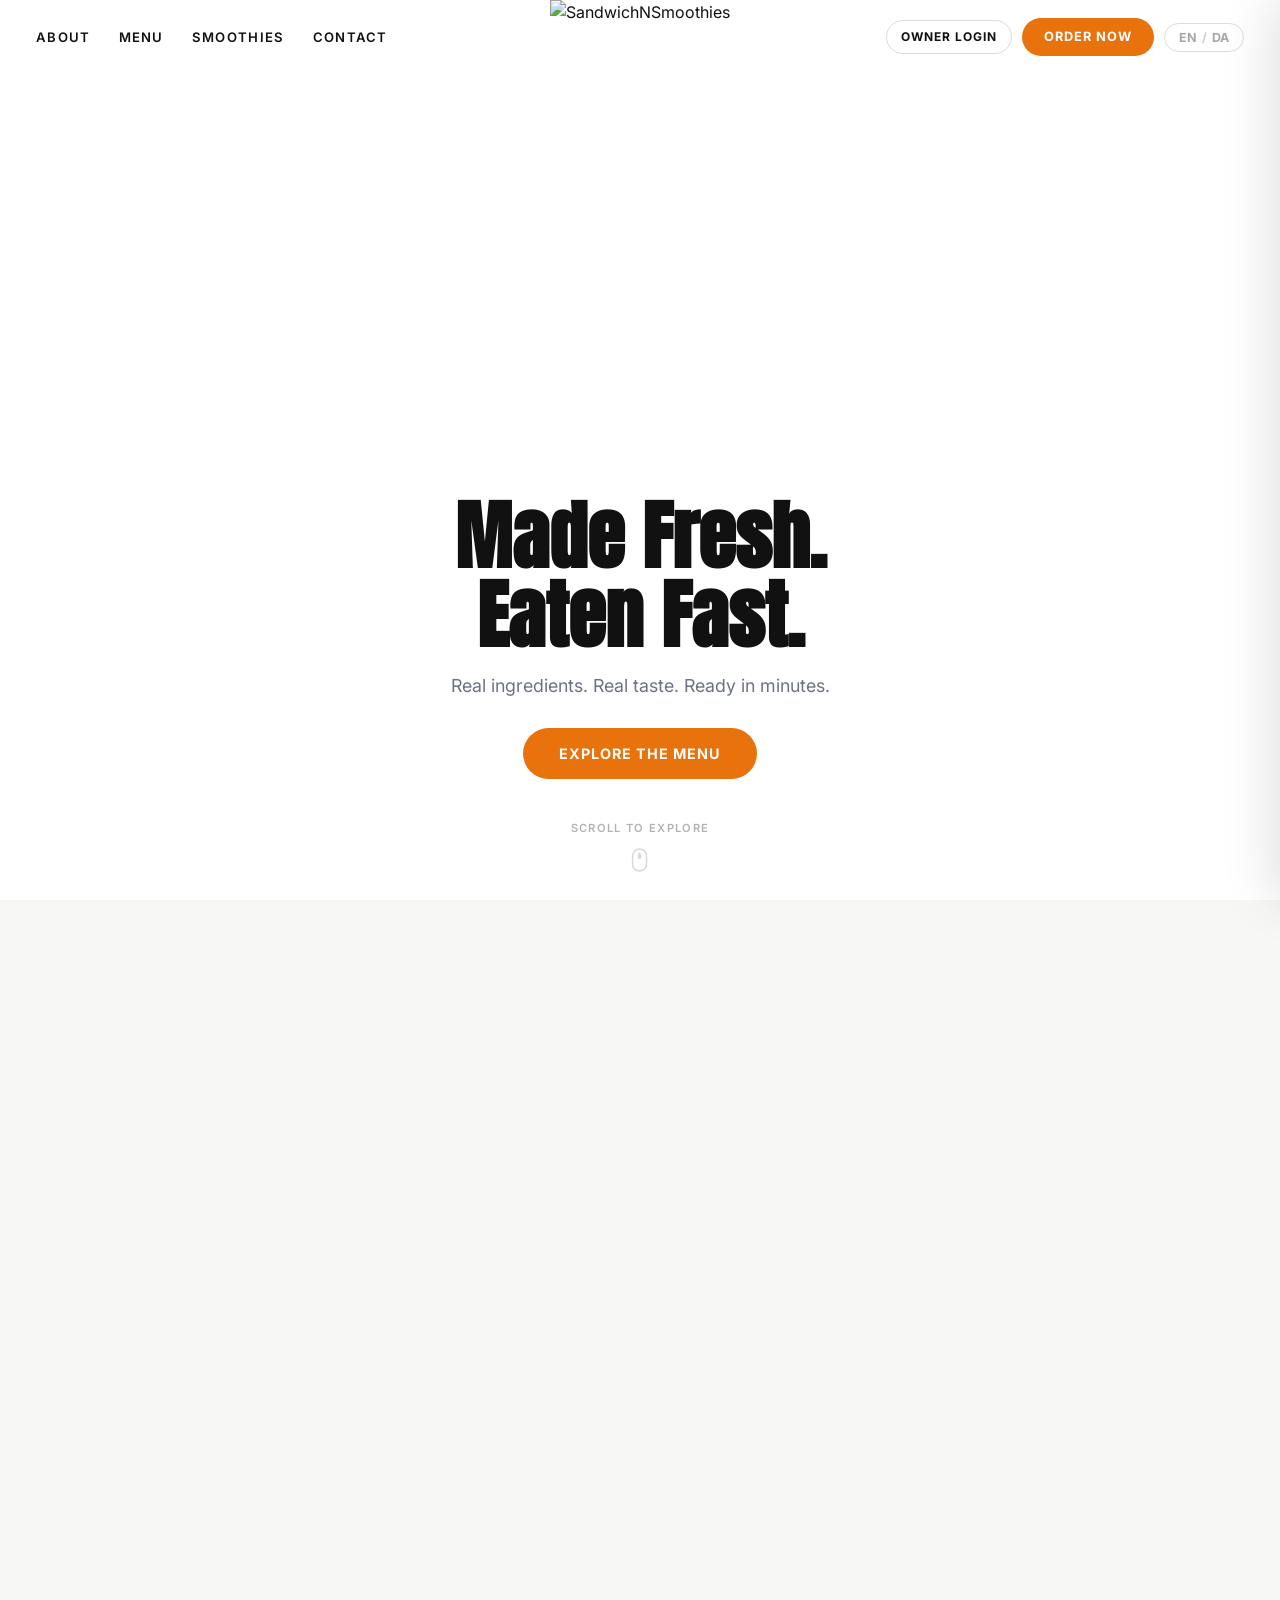
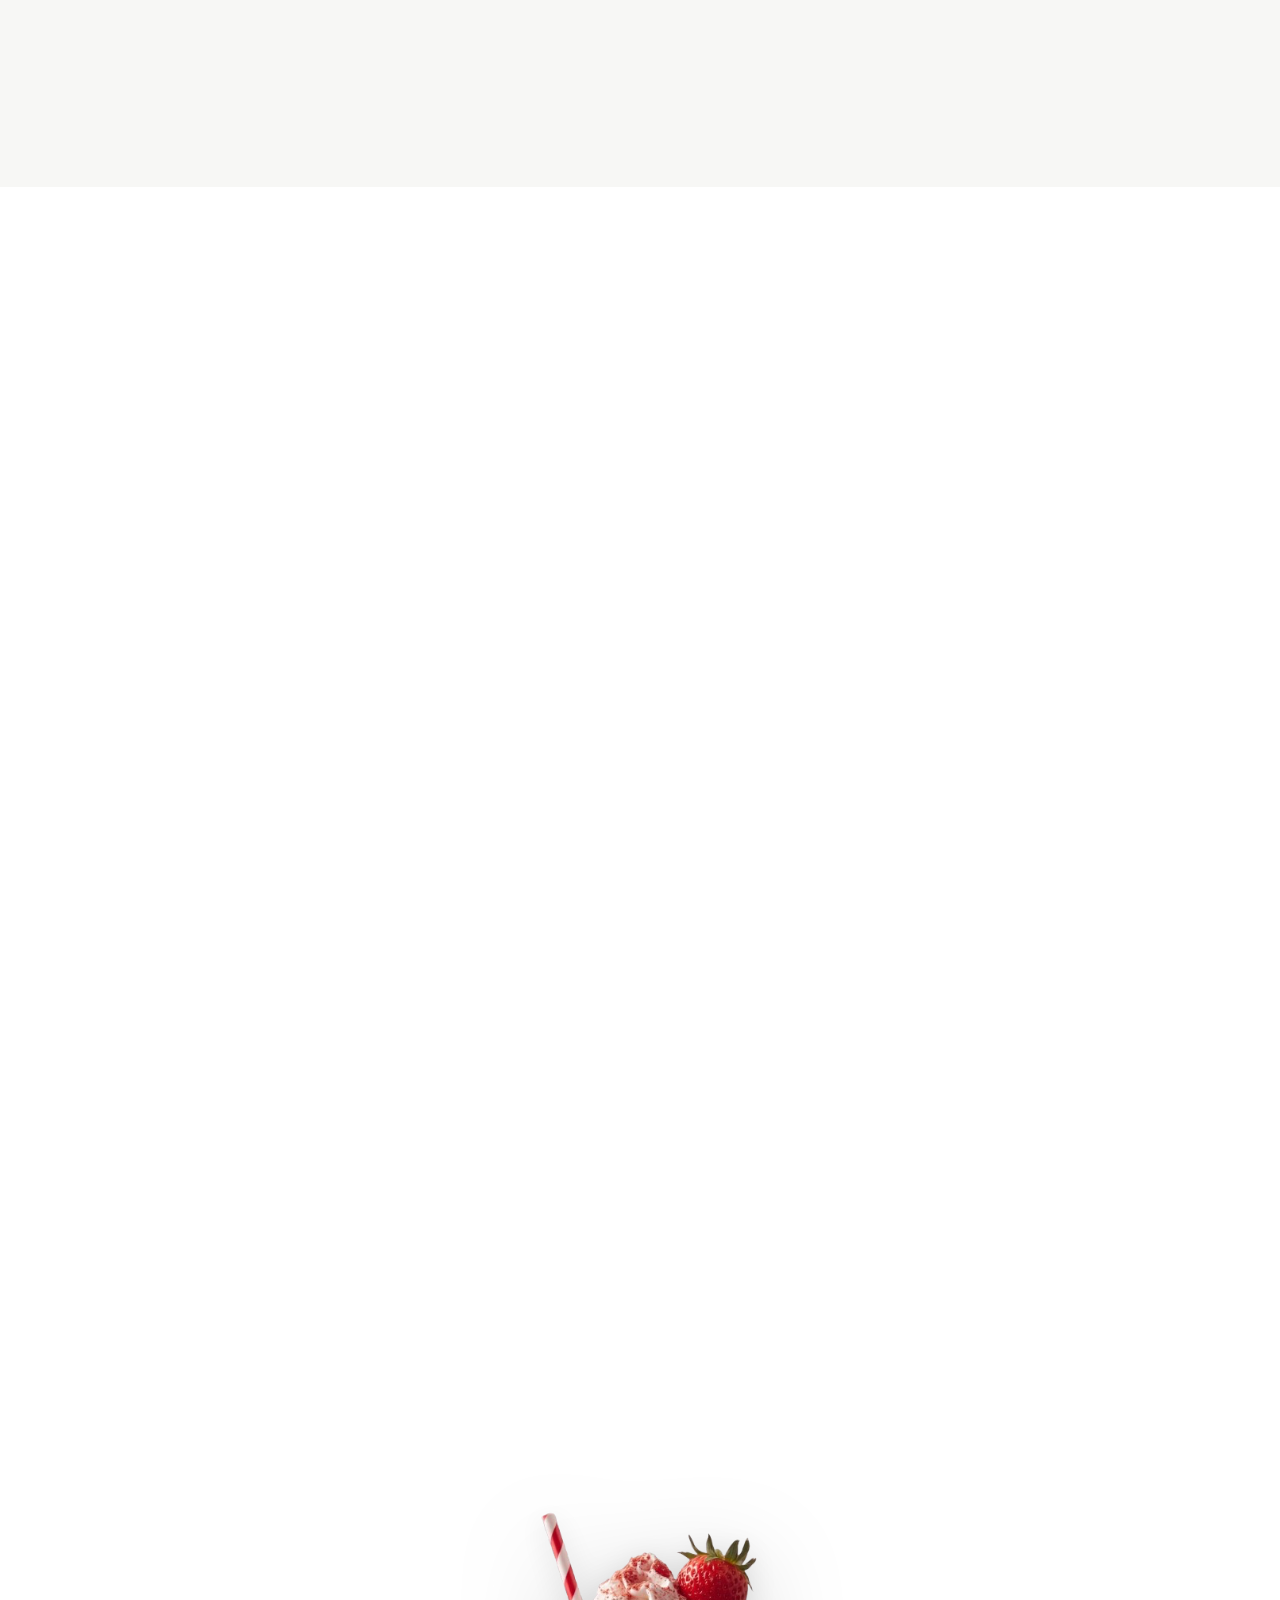
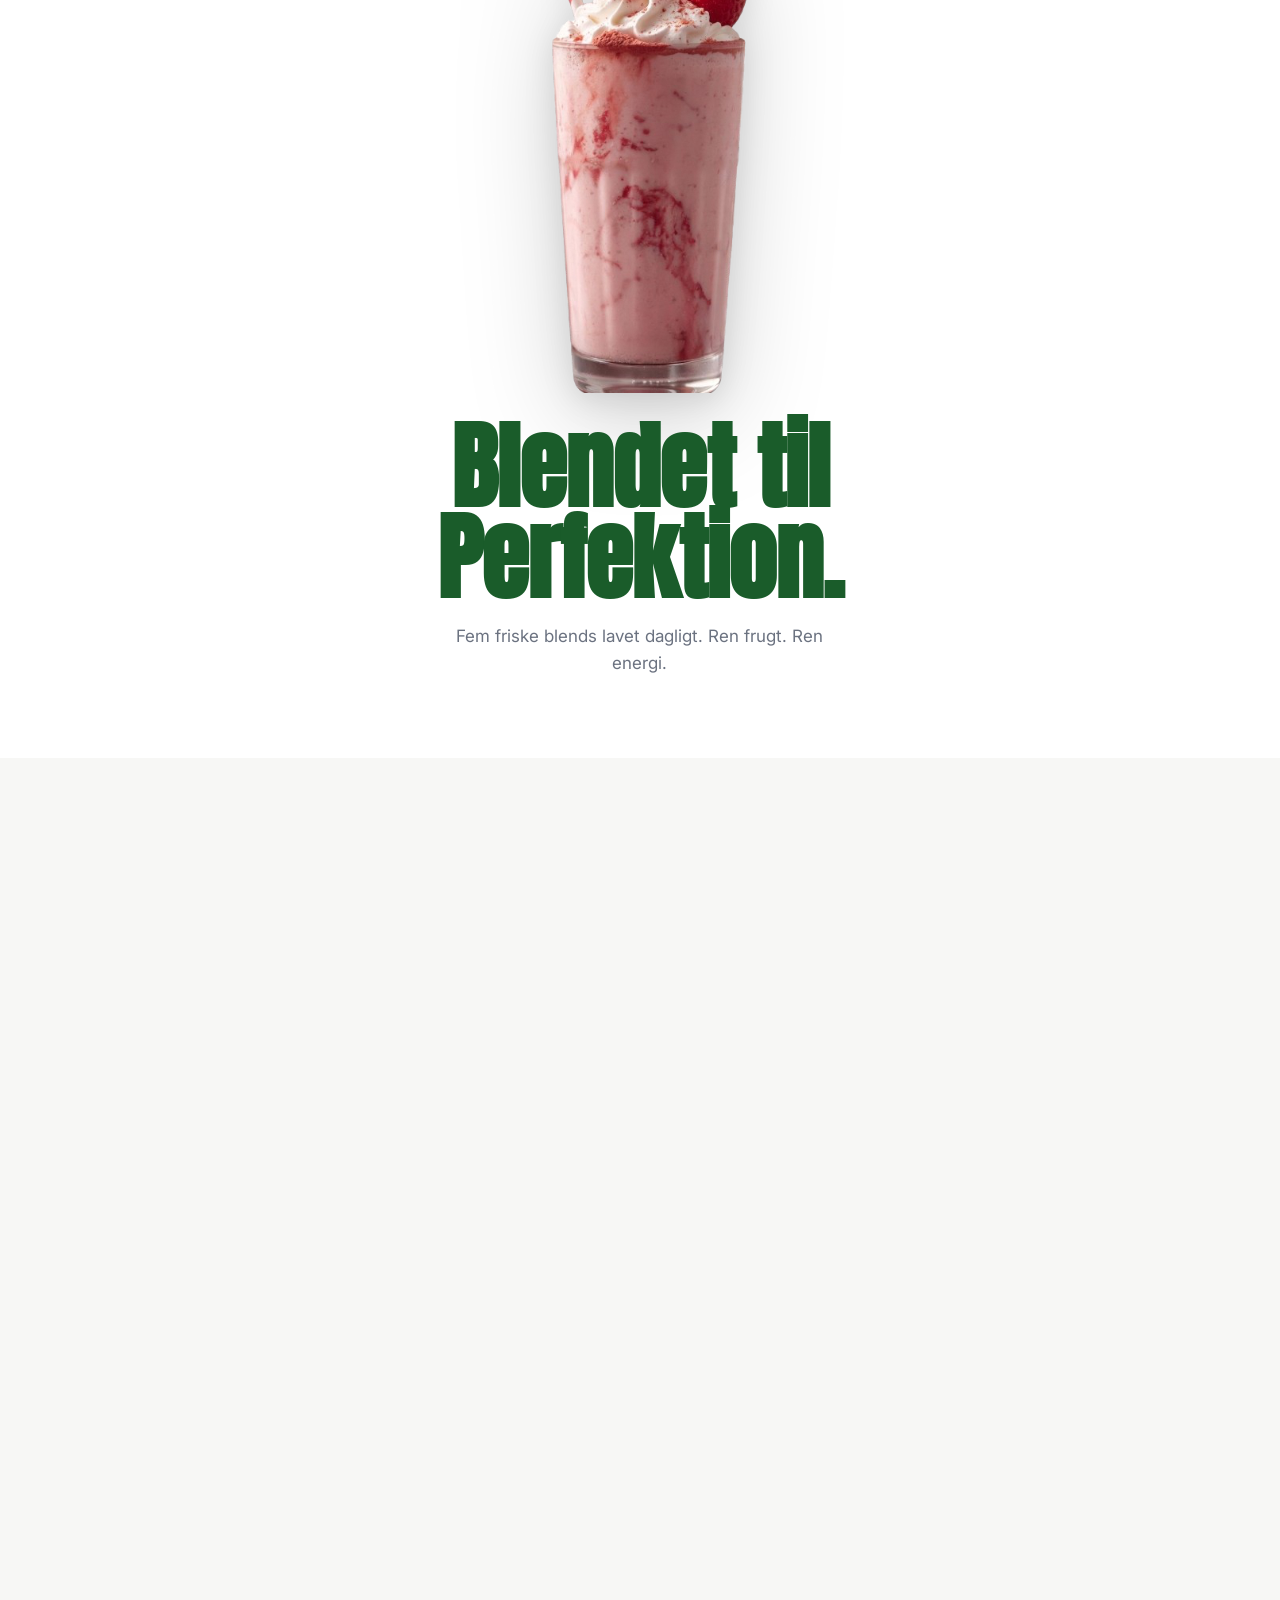
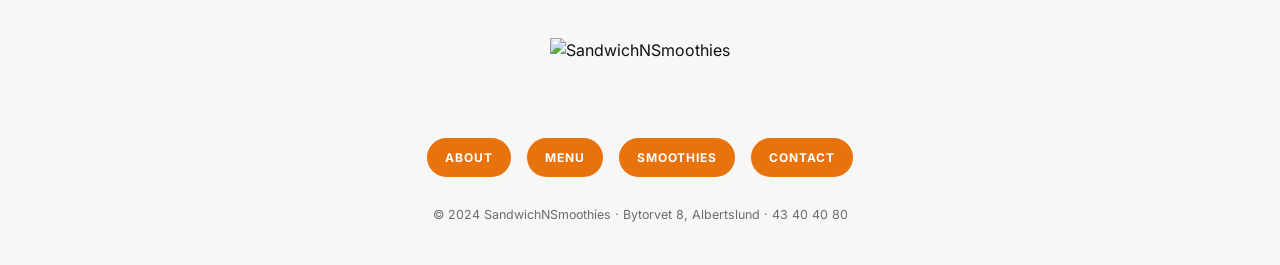
==== index.html @ ecb7aeda "initial sandwich site" ====
<!DOCTYPE html>
<html lang="da">
<head>
  <meta charset="UTF-8">
  <meta name="viewport" content="width=device-width, initial-scale=1.0, maximum-scale=5.0, user-scalable=yes">
  <meta name="theme-color" content="#E8720C">
  <title>SandwichNSmoothies — Fresh. Fast. Delicious.</title>
  <link rel="preconnect" href="https://fonts.googleapis.com">
  <link rel="preconnect" href="https://fonts.gstatic.com" crossorigin>
  <link href="https://fonts.googleapis.com/css2?family=Anton&family=Inter:ital,wght@0,300;0,400;0,500;0,600;0,700;1,400&display=swap" rel="stylesheet">
  <link rel="stylesheet" href="styles.css?v=12">
</head>
<body>

  <!-- ===========================
       NAVBAR
  =========================== -->
  <nav class="navbar" id="navbar">
    <div class="nav-left">
      <ul class="nav-links">
        <li><a href="#about"    data-en="About"     data-da="Om Os">About</a></li>
        <li><a href="#menu"     data-en="Menu"      data-da="Menu">Menu</a></li>
        <li><a href="#smoothies" data-en="Smoothies" data-da="Smoothies">Smoothies</a></li>
        <li><a href="#contact"  data-en="Contact"   data-da="Kontakt">Contact</a></li>
      </ul>
    </div>

    <div class="nav-center">
      <a href="#" class="nav-logo-link">
        <img src="Gemini_Generated_Image_cp1b1lcp1b1lcp1b.png" alt="SandwichNSmoothies" class="nav-logo">
      </a>
    </div>

    <div class="nav-right">
      <a href="/login.html" class="login-link" data-en="Owner Login" data-da="Ejer Login">Owner Login</a>
      <a href="#menu" class="btn-order" data-en="Order Now" data-da="Bestil Nu">Order Now</a>
      <button class="lang-toggle" id="langToggle" aria-label="Toggle language">
        <span class="lang-opt" data-lang="en">EN</span>
        <span class="lang-sep">/</span>
        <span class="lang-opt" data-lang="da">DA</span>
      </button>
    </div>

    <!-- Mobile hamburger -->
    <button class="hamburger" id="hamburger" aria-label="Open menu">
      <span></span><span></span><span></span>
    </button>
  </nav>

  <!-- Mobile nav drawer -->
  <div class="mobile-nav" id="mobileNav">
    <ul>
      <li><a href="#about"     data-en="About"     data-da="Om Os">About</a></li>
      <li><a href="#menu"      data-en="Menu"      data-da="Menu">Menu</a></li>
      <li><a href="#smoothies" data-en="Smoothies" data-da="Smoothies">Smoothies</a></li>
      <li><a href="#contact"   data-en="Contact"   data-da="Kontakt">Contact</a></li>
    </ul>
    <a href="#menu" class="btn-order mobile-order" data-en="Order Now" data-da="Bestil Nu">Order Now</a>
  </div>
  <div class="mobile-overlay" id="mobileOverlay"></div>


  <!-- ===========================
       HERO — SANDWICH
  =========================== -->
  <section id="hero" class="hero-sandwich">

    <!-- Background wallpaper text -->
    <div class="wallpaper-bg sandwich-bg" id="sandwichWallpaper" aria-hidden="true"></div>

    <!-- Canvas frame animation -->
    <div class="hero-inner">
      <canvas id="sandwichCanvas"></canvas>

      <div class="hero-copy">
        <h1 class="hero-headline" data-en="Made Fresh.<br>Eaten Fast." data-da="Lavet Frisk.<br>Klar Til Dig.">Made Fresh.<br>Eaten Fast.</h1>
        <p class="hero-sub" data-en="Real ingredients. Real taste. Ready in minutes." data-da="Ægte ingredienser. Ægte smag. Klar på minutter.">Real ingredients. Real taste. Ready in minutes.</p>
        <a href="#menu" class="btn-hero" data-en="Explore the Menu" data-da="Se Menuen">Explore the Menu</a>
      </div>
    </div>

    <div class="scroll-hint" aria-hidden="true">
      <span data-en="Scroll to explore" data-da="Rul for at udforske">Scroll to explore</span>
      <svg width="16" height="24" viewBox="0 0 16 24" fill="none">
        <rect x="1" y="1" width="14" height="22" rx="7" stroke="currentColor" stroke-width="1.5"/>
        <rect x="6.5" y="5" width="3" height="6" rx="1.5" fill="currentColor" class="scroll-dot"/>
      </svg>
    </div>
  </section>


  <!-- ===========================
       ABOUT
  =========================== -->
  <section id="about" class="section about-section">
    <div class="container">
      <div class="about-grid">

        <div class="about-text gsap-reveal-left">
          <span class="pill" data-en="Our Story" data-da="Vores Historie">Our Story</span>
          <h2 data-en="Food That Feels Like Home" data-da="Mad Der Føles Som Hjemmet">Food That Feels Like Home</h2>
          <p data-en="At SandwichNSmoothies, we believe great food should be honest, fresh, and made with love. Every sandwich is crafted to order — layered with real ingredients, bold flavours, and just the right amount of crunch." data-da="Hos SandwichNSmoothies tror vi på, at god mad skal være ærlig, frisk og lavet med kærlighed. Hver sandwich laves på bestilling — lagvist med ægte ingredienser, stærke smage og den rette sprødhed.">At SandwichNSmoothies, we believe great food should be honest, fresh, and made with love. Every sandwich is crafted to order — layered with real ingredients, bold flavours, and just the right amount of crunch.</p>
          <p data-en="From our pulled chicken to our cold-blended smoothies, everything has a story. Come taste it." data-da="Fra vores pulled chicken til vores koldblendede smoothies har alt en historie. Kom og smag den.">From our pulled chicken to our cold-blended smoothies, everything has a story. Come taste it.</p>
          <div class="stats-row">
            <div class="stat">
              <span class="stat-n">9+</span>
              <span class="stat-l" data-en="Sandwich Varieties" data-da="Sandwich-varianter">Sandwich Varieties</span>
            </div>
            <div class="stat">
              <span class="stat-n">5</span>
              <span class="stat-l" data-en="Fresh Smoothies" data-da="Friske Smoothies">Fresh Smoothies</span>
            </div>
            <div class="stat">
              <span class="stat-n">100%</span>
              <span class="stat-l" data-en="Fresh Daily" data-da="Frisk Dagligt">Fresh Daily</span>
            </div>
          </div>
        </div>

        <div class="about-visual gsap-reveal-right">
          <div class="about-float-wrap">
            <canvas id="aboutSandwichCanvas" class="about-float-canvas"></canvas>
            <div class="about-badge">
              <span data-en="Since" data-da="Siden">Since</span>
              <strong>2024</strong>
            </div>
          </div>
        </div>

      </div>
    </div>
  </section>


  <!-- ===========================
       MENU
  =========================== -->
  <section id="menu" class="section menu-section">
    <div class="container">

      <div class="menu-intro gsap-fade-up">
        <span class="pill orange-pill" data-en="What We Serve" data-da="Hvad Vi Serverer">What We Serve</span>
        <h2 data-en="Our Menu Selection" data-da="Vores Menu Udvalg">Our Menu Selection</h2>
        <p data-en="At SandwichNSmoothies it's all about freshness, quality and freedom of choice. Build your perfect meal — exactly the way you want it, with our fresh ingredients, homemade dressings and crispy vegetables." data-da="Hos SandwichNSmoothies handler det hele om friskhed, kvalitet og frihed til at vælge. Sammensæt dit perfekte måltid — præcis som du vil have det, med vores friske råvarer, hjemmelavede dressinger og sprøde grøntsager.">At SandwichNSmoothies it's all about freshness, quality and freedom of choice. Build your perfect meal — exactly the way you want it, with our fresh ingredients, homemade dressings and crispy vegetables.</p>
      </div>

      <div class="menu-cards menu-cards-5">

        <button type="button" class="menu-card gsap-fade-up" data-cat="sandwiches-wraps">
          <img class="card-img" loading="lazy" alt="" src="ezgif-frame-001.jpg" onerror="this.style.display='none'">
          <div class="card-grad"></div>
          <div class="card-body">
            <h3 class="card-title" data-en="Sandwiches &amp; Wraps" data-da="Sandwiches &amp; Wraps">Sandwiches &amp; Wraps</h3>
            <span class="card-btn" data-en="View Menu" data-da="Se Menu">View Menu</span>
          </div>
        </button>

        <button type="button" class="menu-card gsap-fade-up" data-cat="pasta-pizza">
          <img class="card-img" loading="lazy" alt="" src="https://images.unsplash.com/photo-1565299624946-b28f40a0ae38?w=700&h=950&fit=crop&q=85" onerror="this.style.display='none'">
          <div class="card-grad"></div>
          <div class="card-body">
            <h3 class="card-title" data-en="Pasta &amp; Pizza" data-da="Pasta &amp; Pizza">Pasta &amp; Pizza</h3>
            <span class="card-btn" data-en="View Menu" data-da="Se Menu">View Menu</span>
          </div>
        </button>

        <button type="button" class="menu-card gsap-fade-up" data-cat="sides">
          <img class="card-img" loading="lazy" alt="" src="https://images.unsplash.com/photo-1582169296194-e4d644c48063?w=700&h=950&fit=crop&q=85" onerror="this.style.display='none'">
          <div class="card-grad"></div>
          <div class="card-body">
            <h3 class="card-title" data-en="Sides &amp; Nachos" data-da="Tilbehør &amp; Nachos">Sides &amp; Nachos</h3>
            <span class="card-btn" data-en="View Menu" data-da="Se Menu">View Menu</span>
          </div>
        </button>

        <button type="button" class="menu-card gsap-fade-up" data-cat="smoothies-shakes">
          <img class="card-img" loading="lazy" alt="" src="30 High Protein Low Carb Shake Recipes_ Quick Fuel for Post-Workout Recovery - High Protein Recipes.jpg" onerror="this.style.display='none'">
          <div class="card-grad"></div>
          <div class="card-body">
            <h3 class="card-title" data-en="Smoothies &amp; Shakes" data-da="Smoothies &amp; Shakes">Smoothies &amp; Shakes</h3>
            <span class="card-btn" data-en="View Menu" data-da="Se Menu">View Menu</span>
          </div>
        </button>

        <button type="button" class="menu-card gsap-fade-up" data-cat="salads">
          <img class="card-img" loading="lazy" alt="" src="https://images.unsplash.com/photo-1546069901-ba9599a7e63c?w=700&h=950&fit=crop&q=85" onerror="this.style.display='none'">
          <div class="card-grad"></div>
          <div class="card-body">
            <h3 class="card-title" data-en="Salad Bar" data-da="Salatbar">Salad Bar</h3>
            <span class="card-btn" data-en="View Menu" data-da="Se Menu">View Menu</span>
          </div>
        </button>

      </div>

      <!-- ====== CATEGORY DETAIL TEMPLATES ====== -->

      <template id="tpl-sandwiches-wraps">
        <div class="cat-detail">
          <header class="cat-detail-head">
            <h3 data-en="Sandwiches &amp; Wraps" data-da="Sandwiches &amp; Wraps">Sandwiches &amp; Wraps</h3>
          </header>

          <h4 class="d-subhead" data-en="Sandwiches" data-da="Sandwiches">Sandwiches</h4>
          <ul class="cat-detail-items">
            <li class="d-item"><div class="d-info"><strong data-en="Pulled Chicken Sandwich" data-da="Pulled Chicken Sandwich">Pulled Chicken Sandwich</strong><em data-en="Spiced chicken, cheese, cherry tomatoes, red onion, curry dressing" data-da="Krydret kylling, ost, cherrytomater, rødløg, currydressing">Spiced chicken, cheese, cherry tomatoes, red onion, curry dressing</em></div><span class="d-price">90 kr</span></li>
            <li class="d-item"><div class="d-info"><strong data-en="It's Kastrup Sandwich" data-da="It's Kastrup Sandwich">It's Kastrup Sandwich</strong><em data-en="Marinated beef strips, melted cheese, jalapeños, chilimayo" data-da="Marinerede oksekødsstrimler, smeltet ost, jalapeños, chilimayo">Marinated beef strips, melted cheese, jalapeños, chilimayo</em></div><span class="d-price">95 kr</span></li>
            <li class="d-item"><div class="d-info"><strong data-en="Turkey Sandwich" data-da="Kalkun Sandwich">Turkey Sandwich</strong><em data-en="Turkey, cheese, lettuce, tomato, mayo" data-da="Kalkun, ost, salat, tomat, mayo">Turkey, cheese, lettuce, tomato, mayo</em></div><span class="d-price">90 kr</span></li>
            <li class="d-item"><div class="d-info"><strong data-en="Hot Tuna Sandwich" data-da="Varm Tun Sandwich">Hot Tuna Sandwich</strong><em data-en="Tuna, avocado, jalapeños, pesto" data-da="Tun, avocado, jalapeños, pesto">Tuna, avocado, jalapeños, pesto</em></div><span class="d-price">90 kr</span></li>
            <li class="d-item"><div class="d-info"><strong data-en="Simple Veggie Sandwich" data-da="Simpel Grøn Sandwich">Simple Veggie Sandwich</strong><em data-en="Mozzarella, avocado, pesto" data-da="Mozzarella, avocado, pesto">Mozzarella, avocado, pesto</em></div><span class="d-price">90 kr</span></li>
            <li class="d-item"><div class="d-info"><strong data-en="Grasso Sandwich" data-da="Grasso Sandwich">Grasso Sandwich</strong><em data-en="Marinated beef strips, fried onion, garlic mayo" data-da="Marinerede oksekødsstrimler, ristede løg, hvidløgsmayo">Marinated beef strips, fried onion, garlic mayo</em></div><span class="d-price">92 kr</span></li>
            <li class="d-item"><div class="d-info"><strong data-en="Kastrup Combo Sandwich" data-da="Kastrup Combo Sandwich">Kastrup Combo Sandwich</strong><em data-en="Beef strips + chicken, cheese, jalapeños, two homemade sauces" data-da="Oksekødsstrimler + kylling, ost, jalapeños, to hjemmelavede saucer">Beef strips + chicken, cheese, jalapeños, two homemade sauces</em></div><span class="d-price">105 kr</span></li>
            <li class="d-item"><div class="d-info"><strong data-en="Shawarma Sandwich" data-da="Shawarma Sandwich">Shawarma Sandwich</strong><em data-en="Shawarma-spiced meat, lettuce, tomato, garlic sauce" data-da="Shawarma-krydret kød, salat, tomat, hvidløgssauce">Shawarma-spiced meat, lettuce, tomato, garlic sauce</em></div><span class="d-price">95 kr</span></li>
            <li class="d-item"><div class="d-info"><strong data-en="Lox Star Sandwich" data-da="Lox Star Sandwich">Lox Star Sandwich</strong><em data-en="Smoked salmon, avocado, dill dressing" data-da="Røget laks, avocado, dildressing">Smoked salmon, avocado, dill dressing</em></div><span class="d-price">95 kr</span></li>
          </ul>

          <h4 class="d-subhead" data-en="Wraps" data-da="Wraps">Wraps</h4>
          <ul class="cat-detail-items">
            <li class="d-item"><div class="d-info"><strong data-en="Large Burrito" data-da="Stor Burrito">Large Burrito</strong><em data-en="Mozzarella, cheddar, corn, olives, avocado mousse, salsa" data-da="Mozzarella, cheddar, majs, oliven, avocadomousse, salsa">Mozzarella, cheddar, corn, olives, avocado mousse, salsa</em></div><span class="d-price">90 kr</span></li>
          </ul>
        </div>
      </template>

      <template id="tpl-pasta-pizza">
        <div class="cat-detail">
          <header class="cat-detail-head">
            <h3 data-en="Pasta &amp; Pizza" data-da="Pasta &amp; Pizza">Pasta &amp; Pizza</h3>
          </header>

          <h4 class="d-subhead" data-en="Pasta" data-da="Pasta">Pasta</h4>
          <ul class="cat-detail-items">
            <li class="d-item"><div class="d-info"><strong>Fettuccine Pollo</strong><em data-en="Spiced chicken, mushroom, cream, parmesan" data-da="Krydret kylling, svampe, fløde, parmesan">Spiced chicken, mushroom, cream, parmesan</em></div><span class="d-price">85 kr</span></li>
            <li class="d-item"><div class="d-info"><strong>Fettuccine Kastrup</strong><em data-en="Beef strips, red pepper, garlic oil, cream" data-da="Oksekødsstrimler, rød peber, hvidløgsolie, fløde">Beef strips, red pepper, garlic oil, cream</em></div><span class="d-price">85 kr</span></li>
            <li class="d-item"><div class="d-info"><strong>Fettuccine Veggie</strong><em data-en="Mushrooms, peppers, cream, parmesan" data-da="Svampe, peberfrugter, fløde, parmesan">Mushrooms, peppers, cream, parmesan</em></div><span class="d-price">85 kr</span></li>
            <li class="d-item"><div class="d-info"><strong data-en="Garlic Bread" data-da="Hvidløgsbrød">Garlic Bread</strong><em data-en="Toasted bread, garlic butter, parsley" data-da="Ristet brød, hvidløgssmør, persille">Toasted bread, garlic butter, parsley</em></div><span class="d-price">60 kr</span></li>
          </ul>

          <h4 class="d-subhead" data-en="Pizza" data-da="Pizza">Pizza</h4>
          <ul class="cat-detail-items">
            <li class="d-item"><div class="d-info"><strong>KOTO</strong><em data-en="Chicken, mushroom, cheese, tomato sauce, creme fraiche" data-da="Kylling, svampe, ost, tomatsauce, creme fraiche">Chicken, mushroom, cheese, tomato sauce, creme fraiche</em></div><span class="d-price">90 kr</span></li>
            <li class="d-item"><div class="d-info"><strong>FALO</strong><em data-en="Beef strips, olives, onion, cheese" data-da="Oksekødsstrimler, oliven, løg, ost">Beef strips, olives, onion, cheese</em></div><span class="d-price">90 kr</span></li>
            <li class="d-item"><div class="d-info"><strong>VEG</strong><em data-en="Mozzarella, peppers, pesto" data-da="Mozzarella, peberfrugter, pesto">Mozzarella, peppers, pesto</em></div><span class="d-price">90 kr</span></li>
            <li class="d-item"><div class="d-info"><strong data-en="Build Your Own" data-da="Byg Selv Pizza">Build Your Own</strong><em data-en="Choose your toppings" data-da="Vælg dine toppings">Choose your toppings</em></div><span class="d-price">105 kr</span></li>
          </ul>
        </div>
      </template>

      <template id="tpl-sides">
        <div class="cat-detail">
          <header class="cat-detail-head">
            <h3 data-en="Sides &amp; Nachos" data-da="Tilbehør &amp; Nachos">Sides &amp; Nachos</h3>
          </header>
          <ul class="cat-detail-items">
            <li class="d-item"><div class="d-info"><strong data-en="Chicken Skewer" data-da="Kyllingespyd">Chicken Skewer</strong><em data-en="Marinated grilled chicken on a stick" data-da="Marineret grillet kylling på spyd">Marinated grilled chicken on a stick</em></div><span class="d-price">25 kr</span></li>
            <li class="d-item"><div class="d-info"><strong data-en="Nacho Cheese" data-da="Nacho Cheese">Nacho Cheese</strong><em data-en="Tortilla chips, mozzarella, cheddar, jalapeños, olives + 2 dips" data-da="Tortillachips, mozzarella, cheddar, jalapeños, oliven + 2 dips">Tortilla chips, mozzarella, cheddar, jalapeños, olives + 2 dips</em></div><span class="d-price">70 kr</span></li>
            <li class="d-item"><div class="d-info"><strong>Nachos Manzo</strong><em data-en="Nacho cheese + beef strips" data-da="Nacho cheese + oksekødsstrimler">Nacho cheese + beef strips</em></div><span class="d-price">80 kr</span></li>
            <li class="d-item"><div class="d-info"><strong>Nachos Pollo</strong><em data-en="Nacho cheese + spiced chicken" data-da="Nacho cheese + krydret kylling">Nacho cheese + spiced chicken</em></div><span class="d-price">80 kr</span></li>
          </ul>
        </div>
      </template>

      <template id="tpl-smoothies-shakes">
        <div class="cat-detail">
          <header class="cat-detail-head">
            <h3 data-en="Smoothies &amp; Shakes" data-da="Smoothies &amp; Shakes">Smoothies &amp; Shakes</h3>
          </header>

          <h4 class="d-subhead" data-en="Smoothies — All 45 kr" data-da="Smoothies — Alle 45 kr">Smoothies — All 45 kr</h4>
          <ul class="cat-detail-items">
            <li class="d-item"><div class="d-info"><strong data-en="Smoothie A" data-da="Smoothie A">Smoothie A</strong><em data-en="Strawberry, banana, vanilla milk" data-da="Jordbær, banan, vanillemælk">Strawberry, banana, vanilla milk</em></div><span class="d-price">45 kr</span></li>
            <li class="d-item"><div class="d-info"><strong data-en="Smoothie B" data-da="Smoothie B">Smoothie B</strong><em data-en="Mango, strawberry, vanilla milk" data-da="Mango, jordbær, vanillemælk">Mango, strawberry, vanilla milk</em></div><span class="d-price">45 kr</span></li>
            <li class="d-item"><div class="d-info"><strong data-en="Smoothie C" data-da="Smoothie C">Smoothie C</strong><em data-en="Mango, blueberry, vanilla milk" data-da="Mango, blåbær, vanillemælk">Mango, blueberry, vanilla milk</em></div><span class="d-price">45 kr</span></li>
            <li class="d-item"><div class="d-info"><strong data-en="Smoothie D" data-da="Smoothie D">Smoothie D</strong><em data-en="Strawberry, blueberry, banana, vanilla milk" data-da="Jordbær, blåbær, banan, vanillemælk">Strawberry, blueberry, banana, vanilla milk</em></div><span class="d-price">45 kr</span></li>
            <li class="d-item"><div class="d-info"><strong data-en="Smoothie E" data-da="Smoothie E">Smoothie E</strong><em data-en="Strawberry, blueberry, mango, banana, vanilla milk" data-da="Jordbær, blåbær, mango, banan, vanillemælk">Strawberry, blueberry, mango, banana, vanilla milk</em></div><span class="d-price">45 kr</span></li>
          </ul>

          <h4 class="d-subhead" data-en="Milkshakes" data-da="Milkshakes">Milkshakes</h4>
          <ul class="cat-detail-items">
            <li class="d-item"><div class="d-info"><strong>Oreo Shake 0.3L</strong><em data-en="Vanilla ice cream blended with Oreo cookies" data-da="Vaniljeis blendet med Oreo-kiks">Vanilla ice cream blended with Oreo cookies</em></div><span class="d-price">45 kr</span></li>
            <li class="d-item"><div class="d-info"><strong>Daim Shake 0.3L</strong><em data-en="Vanilla ice cream blended with Daim chocolate" data-da="Vaniljeis blendet med Daim-chokolade">Vanilla ice cream blended with Daim chocolate</em></div><span class="d-price">45 kr</span></li>
            <li class="d-item"><div class="d-info"><strong>Oreo Shake 0.5L</strong><em data-en="Vanilla ice cream blended with Oreo cookies — large size" data-da="Vaniljeis blendet med Oreo-kiks — stor størrelse">Vanilla ice cream blended with Oreo cookies — large size</em></div><span class="d-price">55 kr</span></li>
            <li class="d-item"><div class="d-info"><strong>Daim Shake 0.5L</strong><em data-en="Vanilla ice cream blended with Daim chocolate — large size" data-da="Vaniljeis blendet med Daim-chokolade — stor størrelse">Vanilla ice cream blended with Daim chocolate — large size</em></div><span class="d-price">55 kr</span></li>
          </ul>
        </div>
      </template>

      <template id="tpl-salads">
        <div class="cat-detail">
          <header class="cat-detail-head">
            <h3 data-en="Salad Bar" data-da="Salatbar">Salad Bar</h3>
          </header>
          <ul class="cat-detail-items">
            <li class="d-item"><div class="d-info"><strong data-en="Chicken Salad" data-da="Kyllingesalat">Chicken Salad</strong><em data-en="Pasta, green pesto, pulled chicken, feta" data-da="Pasta, grøn pesto, pulled chicken, feta">Pasta, green pesto, pulled chicken, feta</em></div><span class="d-price">50 kr</span></li>
          </ul>
        </div>
      </template>

    </div>
  </section>

  <!-- ===== MENU MODAL ===== -->
  <div class="menu-modal" id="menuModal" aria-hidden="true">
    <div class="modal-backdrop" data-close></div>
    <div class="modal-dialog" role="dialog" aria-modal="true">
      <button type="button" class="modal-close" data-close aria-label="Close menu">&times;</button>
      <div class="modal-content" id="modalContent"></div>
    </div>
  </div>


  <!-- ===========================
       SMOOTHIE HERO
  =========================== -->
  <section id="smoothies" class="hero-smoothie">

    <div class="wallpaper-bg smoothie-bg" id="smoothieWallpaper" aria-hidden="true"></div>

    <div class="smoothie-portrait">

      <img src="Gemini_Generated_Image_hkop9uhkop9uhkop-removebg-preview.png"
           alt="Strawberry smoothie"
           class="smoothie-glass-img">

      <div class="smoothie-text-block">
        <h2 class="smoothie-big-headline"
            data-en="Blended to<br>Perfection."
            data-da="Blendet til<br>Perfektion.">Blendet til<br>Perfektion.</h2>
        <p class="smoothie-sub"
           data-en="Five fresh blends made daily. Pure fruit. Pure energy."
           data-da="Fem friske blends lavet dagligt. Ren frugt. Ren energi.">Fem friske blends lavet dagligt. Ren frugt. Ren energi.</p>
      </div>

    </div>

  </section>


  <!-- ===========================
       CONTACT
  =========================== -->
  <section id="contact" class="section contact-section">
    <div class="container">

      <div class="section-header gsap-fade-up">
        <span class="pill" data-en="Find Us" data-da="Find Os">Find Us</span>
        <h2 data-en="Visit Us Today" data-da="Besøg Os I Dag">Visit Us Today</h2>
      </div>

      <div class="contact-grid">

        <div class="contact-info gsap-reveal-left">
          <div class="contact-item">
            <div class="contact-icon">📍</div>
            <div>
              <strong data-en="Address" data-da="Adresse">Address</strong>
              <p>Kastruplundgade 4, 2770 Kastrup</p>
            </div>
          </div>
          <div class="contact-item">
            <div class="contact-icon">📞</div>
            <div>
              <strong data-en="Phone" data-da="Telefon">Phone</strong>
              <p><a href="tel:49404140">49 40 41 40</a></p>
            </div>
          </div>
          <div class="contact-item">
            <div class="contact-icon">🕐</div>
            <div>
              <strong data-en="Hours" data-da="Åbningstider">Hours</strong>
              <p data-en="Opens 10:00 · Closed Mondays" data-da="Åbner 10:00 · Lukket Mandage">Opens 10:00 · Closed Mondays</p>
            </div>
          </div>
          <a href="https://maps.google.com/?q=Kastruplundgade+4,+2770+Kastrup,+Denmark" target="_blank" rel="noopener" class="btn-map" data-en="Open in Google Maps" data-da="Åbn i Google Maps">Open in Google Maps ↗</a>
        </div>

        <div class="contact-map-wrap gsap-reveal-right">
          <iframe
            title="SandwichNSmoothies Location"
            src="https://maps.google.com/maps?q=Kastruplundgade+4,+2770+Kastrup,+Denmark&output=embed"
            width="100%"
            height="420"
            style="border:0; border-radius: 16px; box-shadow: 0 8px 24px rgba(0,0,0,0.12)"
            allowfullscreen=""
            loading="lazy"
            referrerpolicy="no-referrer-when-downgrade">
          </iframe>
        </div>

      </div>
    </div>
  </section>


  <!-- ===========================
       FOOTER
  =========================== -->
  <footer class="footer">
    <div class="container">
      <div class="footer-inner">
        <img src="Gemini_Generated_Image_e8exene8exene8ex.png" alt="SandwichNSmoothies" class="footer-logo">
        <nav class="footer-nav">
          <a href="#about"     data-en="About"     data-da="Om Os">About</a>
          <a href="#menu"      data-en="Menu"      data-da="Menu">Menu</a>
          <a href="#smoothies" data-en="Smoothies" data-da="Smoothies">Smoothies</a>
          <a href="#contact"   data-en="Contact"   data-da="Kontakt">Contact</a>
        </nav>
        <p class="footer-copy" data-en="© 2024 SandwichNSmoothies · Bytorvet 8, Albertslund · 43 40 40 80" data-da="© 2024 SandwichNSmoothies · Bytorvet 8, Albertslund · 43 40 40 80">© 2024 SandwichNSmoothies · Bytorvet 8, Albertslund · 43 40 40 80</p>
      </div>
    </div>
  </footer>


  <!-- GSAP via CDN -->
  <script src="https://cdnjs.cloudflare.com/ajax/libs/gsap/3.12.5/gsap.min.js"></script>
  <script src="https://cdnjs.cloudflare.com/ajax/libs/gsap/3.12.5/ScrollTrigger.min.js"></script>
  <script src="script.js?v=10"></script>
</body>
</html>
---- styles.css ----
/* ============================================================
   SandwichNSmoothies — Main Stylesheet
   Palette: Green #27AE60 · Orange #E8720C · White #FFFFFF
============================================================ */

:root {
  --green:        #27AE60;
  --green-dk:     #1E8449;
  --orange:       #E8720C;
  --orange-dk:    #C8600A;
  --white:        #FFFFFF;
  --off-white:    #F7F7F5;
  --light:        #F0F0ED;
  --gray:         #6B7280;
  --dark:         #111111;
  --nav-h:        72px;
  --radius:       18px;
  --radius-sm:    10px;
  --shadow:       0 4px 28px rgba(0,0,0,0.08);
  --shadow-lg:    0 12px 56px rgba(0,0,0,0.12);
  --font-display: 'Anton', sans-serif;
  --font-body:    'Inter', sans-serif;
  --ease-out:     cubic-bezier(0.22, 1, 0.36, 1);
}

*, *::before, *::after { box-sizing: border-box; margin: 0; padding: 0; }

html {
  scroll-behavior: smooth;
  -webkit-text-size-adjust: 100%;
  -webkit-tap-highlight-color: transparent;
}

body {
  font-family: var(--font-body);
  background: var(--white);
  color: var(--dark);
  overflow-x: hidden;
  line-height: 1.6;
  -webkit-font-smoothing: antialiased;
  -moz-osx-font-smoothing: grayscale;
}

img { display: block; max-width: 100%; }
a   { text-decoration: none; color: inherit; }
ul  { list-style: none; }

.container {
  width: 92%;
  max-width: 1160px;
  margin: 0 auto;
}


/* ============================================================
   NAVBAR
============================================================ */
.navbar {
  position: fixed;
  inset: 0 0 auto 0;
  z-index: 900;
  height: var(--nav-h);
  display: grid;
  grid-template-columns: 1fr auto 1fr;
  align-items: center;
  padding: 0 36px;
  background: transparent;
  border-bottom: 1px solid transparent;
  transition: background 0.3s, backdrop-filter 0.3s, border-color 0.3s, box-shadow 0.3s;
  will-change: background, box-shadow;
  transform: translateZ(0);
  backface-visibility: hidden;
}

/* Header stays transparent when scrolling */
.navbar.scrolled {
  background: transparent;
  backdrop-filter: none;
  border-color: transparent;
  box-shadow: none;
}

/* Nav left */
.nav-left { display: flex; }
.nav-links { display: flex; gap: 28px; }
.nav-links a {
  font-size: 0.82rem;
  font-weight: 600;
  letter-spacing: 0.1em;
  text-transform: uppercase;
  color: var(--dark);
  position: relative;
  padding-bottom: 3px;
  transition: color 0.2s;
  touch-action: manipulation;
  -webkit-touch-callout: none;
}
.nav-links a::after {
  content: '';
  position: absolute;
  bottom: 0; left: 0;
  width: 0; height: 2px;
  background: var(--orange);
  transition: width 0.25s var(--ease-out);
}
.nav-links a:hover { color: var(--orange); }
.nav-links a:hover::after { width: 100%; }

/* Nav center logo */
.nav-center { display: flex; justify-content: center; }
.nav-logo-link { display: flex; }
.nav-logo {
  height: 74px;
  width: auto;
  object-fit: contain;
  background: none;
  border: none;
  box-shadow: none;
  display: block;
}

/* Nav right */
.nav-right {
  display: flex;
  align-items: center;
  justify-content: flex-end;
  gap: 10px;
}

.btn-order {
  display: inline-flex;
  align-items: center;
  background: var(--orange);
  color: #fff;
  font-size: 0.8rem;
  font-weight: 700;
  letter-spacing: 0.08em;
  text-transform: uppercase;
  padding: 9px 22px;
  border-radius: 50px;
  transition: background 0.2s, transform 0.15s;
  white-space: nowrap;
  border: none;
  cursor: pointer;
  touch-action: manipulation;
  will-change: background, transform;
  transform: translate3d(0, 0, 0);
}
.btn-order:hover {
  background: var(--orange-dk);
  transform: translate3d(0, -1px, 0);
}

.lang-toggle {
  background: none;
  border: 1.5px solid rgba(0,0,0,0.14);
  border-radius: 50px;
  padding: 6px 14px;
  font-family: var(--font-body);
  font-size: 0.78rem;
  font-weight: 700;
  cursor: pointer;
  display: flex;
  gap: 5px;
  align-items: center;
  transition: border-color 0.2s;
  touch-action: manipulation;
  will-change: border-color;
  -webkit-touch-callout: none;
}
.lang-toggle:hover { border-color: var(--orange); }
.lang-opt { color: rgba(0,0,0,0.35); transition: color 0.2s; }
.lang-opt.active { color: var(--orange); }
.lang-sep { color: rgba(0,0,0,0.2); }

.login-link {
  font-size: 0.75rem;
  font-weight: 700;
  letter-spacing: 0.08em;
  text-transform: uppercase;
  color: var(--dark);
  padding: 6px 14px;
  border: 1.5px solid rgba(0,0,0,0.14);
  border-radius: 50px;
  transition: border-color 0.2s, color 0.2s;
  cursor: pointer;
  display: inline-flex;
  align-items: center;
  white-space: nowrap;
  touch-action: manipulation;
  will-change: border-color, color;
  -webkit-touch-callout: none;
}
.login-link:hover {
  border-color: var(--orange);
  color: var(--orange);
}

/* Hamburger (mobile only) */
.hamburger {
  display: none;
  flex-direction: column;
  gap: 5px;
  background: none;
  border: none;
  cursor: pointer;
  padding: 4px;
  position: absolute;
  right: 20px;
}
.hamburger span {
  display: block;
  width: 24px;
  height: 2px;
  background: var(--dark);
  border-radius: 2px;
  transition: transform 0.3s, opacity 0.3s;
}

/* Mobile nav drawer */
.mobile-nav {
  position: fixed;
  inset: 0 0 0 auto;
  z-index: 850;
  width: min(320px, 85vw);
  background: var(--white);
  padding: 100px 36px 48px;
  display: flex;
  flex-direction: column;
  gap: 32px;
  transform: translateX(100%);
  transition: transform 0.35s var(--ease-out);
  box-shadow: -8px 0 48px rgba(0,0,0,0.12);
}
.mobile-nav.open { transform: none; }
.mobile-nav ul { display: flex; flex-direction: column; gap: 24px; }
.mobile-nav a {
  font-size: 1.4rem;
  font-weight: 700;
  color: var(--dark);
  transition: color 0.2s;
}
.mobile-nav a:hover { color: var(--orange); }
.mobile-order {
  align-self: flex-start;
  font-size: 1rem !important;
}

.mobile-overlay {
  position: fixed;
  inset: 0;
  z-index: 840;
  background: rgba(0,0,0,0.4);
  opacity: 0;
  pointer-events: none;
  transition: opacity 0.35s;
}
.mobile-overlay.open { opacity: 1; pointer-events: all; }


/* ============================================================
   WALLPAPER TEXT BACKGROUND
============================================================ */
.wallpaper-bg {
  position: absolute;
  inset: 0;
  display: flex;
  flex-direction: column;
  justify-content: center;
  overflow: hidden;
  pointer-events: none;
  user-select: none;
}

.wallpaper-line {
  font-family: var(--font-display);
  font-size: clamp(72px, 13vw, 190px);
  line-height: 0.86;
  letter-spacing: -0.01em;
  white-space: nowrap;
  will-change: transform;
}

.sandwich-bg .wallpaper-line {
  color: var(--orange);
  opacity: 0.13;
}
.sandwich-bg .wallpaper-line:nth-child(even) {
  opacity: 0.08;
  transform: translateX(-1.5%);
}

.smoothie-bg .wallpaper-line {
  color: var(--green);
  opacity: 0.15;           /* base opacity — boosted further in smoothie-section block */
}
.smoothie-bg .wallpaper-line:nth-child(even) {
  opacity: 0.10;
  transform: translateX(1.5%);
}


/* ============================================================
   HERO — SANDWICH
============================================================ */
.hero-sandwich {
  position: relative;
  width: 100%;
  min-height: 100vh;
  display: flex;
  align-items: center;
  justify-content: center;
  overflow: hidden;
  background: var(--white);
}

.hero-inner {
  position: relative;
  z-index: 2;
  display: flex;
  flex-direction: column;
  align-items: center;
  justify-content: center;
  width: 100%;
  min-height: 100vh;
  /* No padding-top — transparent navbar sits above; canvas can extend full height */
  padding-bottom: 60px;
  gap: 32px;
}

#sandwichCanvas {
  /* Slightly larger so the full bun height is visible without clipping */
  width: min(720px, 92vw);
  height: auto;
  aspect-ratio: 1456 / 816;
  display: block;
  will-change: contents;
  transform: translate3d(0, 0, 0);
  backface-visibility: hidden;
}

/* Hero copy block */
.hero-copy {
  text-align: center;
  max-width: 560px;
  padding: 0 20px;
}

.hero-headline {
  font-family: var(--font-display);
  font-size: clamp(38px, 6vw, 76px);
  color: var(--dark);
  line-height: 1.05;
  margin-bottom: 16px;
}

.hero-sub {
  font-size: clamp(15px, 1.4vw, 18px);
  color: var(--gray);
  margin-bottom: 28px;
  line-height: 1.55;
}

.btn-hero {
  display: inline-flex;
  align-items: center;
  gap: 8px;
  background: var(--orange);
  color: #fff;
  font-size: 0.9rem;
  font-weight: 700;
  letter-spacing: 0.07em;
  text-transform: uppercase;
  padding: 14px 36px;
  border-radius: 50px;
  transition: background 0.2s, transform 0.2s;
}
.btn-hero:hover {
  background: var(--orange-dk);
  transform: translateY(-2px);
}

.btn-green { background: var(--green); }
.btn-green:hover { background: var(--green-dk); }

/* Scroll hint */
.scroll-hint {
  position: absolute;
  bottom: 28px;
  left: 50%;
  transform: translateX(-50%);
  z-index: 3;
  display: flex;
  flex-direction: column;
  align-items: center;
  gap: 10px;
  color: rgba(0,0,0,0.3);
  font-size: 0.7rem;
  font-weight: 600;
  letter-spacing: 0.12em;
  text-transform: uppercase;
}
.scroll-hint svg { opacity: 0.5; }
.scroll-dot {
  animation: scrollBounce 1.8s ease-in-out infinite;
}
@keyframes scrollBounce {
  0%, 100% { transform: translateY(0); opacity: 1; }
  50%       { transform: translateY(5px); opacity: 0.4; }
}


/* ============================================================
   HERO — SMOOTHIE
============================================================ */
/* ============================================================
   SMOOTHIE SECTION — matches reference portrait layout
============================================================ */
.hero-smoothie {
  position: relative;
  width: 100%;
  min-height: 100vh;
  display: flex;
  align-items: center;
  justify-content: center;
  overflow: hidden;
  background: #FFFFFF;
  will-change: scroll-position;
  transform: translateZ(0);
  backface-visibility: hidden;
}

/* Increase wallpaper opacity to match reference (more visible green tint) */
.smoothie-bg .wallpaper-line          { opacity: 0.18; }
.smoothie-bg .wallpaper-line:nth-child(even) { opacity: 0.13; }

/* Portrait container — centred column */
.smoothie-portrait {
  position: relative;
  z-index: 2;
  display: flex;
  flex-direction: column;
  align-items: center;
  justify-content: center;
  width: 100%;
  min-height: 100vh;
  padding: 80px 24px 80px;
  gap: 0;
}

/* Smoothie glass — transparent PNG, floats above headline */
.smoothie-glass-img {
  width: clamp(260px, 36vh, 380px);
  height: auto;
  display: block;
  filter: drop-shadow(0 24px 48px rgba(0,0,0,0.18))
          drop-shadow(0 6px 14px rgba(0,0,0,0.10));
  animation: aboutFloat 5.5s ease-in-out infinite;
  margin-bottom: 28px;
  position: relative;
  z-index: 3;
  will-change: transform;
  transform: translate3d(0, 0, 0);
  backface-visibility: hidden;
}

/* Text block sits directly under glass */
.smoothie-text-block {
  text-align: center;
  z-index: 3;
  position: relative;
}

/* Big bold dark-green headline — matches reference */
.smoothie-big-headline {
  font-family: var(--font-display);
  font-size: clamp(52px, 9vw, 96px);
  color: #1A5C2A;
  line-height: 0.95;
  letter-spacing: -0.01em;
  text-transform: none;
  margin-bottom: 20px;
}

/* Small grey subtext */
.smoothie-sub {
  font-size: clamp(14px, 1.6vw, 17px);
  color: var(--gray);
  line-height: 1.6;
  max-width: 380px;
  margin: 0 auto;
}

@keyframes floatFruit {
  0%, 100% { transform: translateY(0) rotate(-3deg); }
  50%      { transform: translateY(-10px) rotate(6deg); }
}


/* ============================================================
   SHARED SECTION STYLES
============================================================ */
.section { padding: 110px 0; }

.section-header {
  text-align: center;
  margin-bottom: 72px;
}

.section-header h2 {
  font-family: var(--font-display);
  font-size: clamp(30px, 5vw, 56px);
  color: var(--dark);
  line-height: 1.1;
  margin: 12px 0 16px;
}

.section-header p {
  color: var(--gray);
  font-size: 1.05rem;
  max-width: 520px;
  margin: 0 auto;
}

.pill {
  display: inline-block;
  font-size: 0.74rem;
  font-weight: 700;
  letter-spacing: 0.14em;
  text-transform: uppercase;
  color: var(--green);
  background: rgba(39,174,96,0.1);
  padding: 6px 16px;
  border-radius: 50px;
}

.orange-pill {
  color: var(--orange);
  background: rgba(232,114,12,0.1);
}


/* ============================================================
   ABOUT SECTION
============================================================ */
.about-section { background: var(--off-white); }

.about-grid {
  display: grid;
  grid-template-columns: 1fr;
  gap: 80px;
  align-items: center;
  justify-items: center;
}

.about-text .pill { 
  margin-bottom: 16px;
  display: inline-block;
  text-align: center;
}

.about-text {
  text-align: center;
}

.about-text h2 {
  font-family: var(--font-display);
  font-size: clamp(28px, 4vw, 50px);
  line-height: 1.08;
  margin-bottom: 24px;
  color: var(--dark);
  text-align: center;
}

.about-text p {
  color: var(--gray);
  font-size: 1rem;
  line-height: 1.75;
  margin-bottom: 18px;
  text-align: center;
  max-width: 600px;
  margin-left: auto;
  margin-right: auto;
}

.stats-row {
  display: flex;
  gap: 36px;
  margin-top: 40px;
  padding-top: 36px;
  border-top: 1px solid rgba(0,0,0,0.07);
  justify-content: center;
}

.stat { display: flex; flex-direction: column; gap: 4px; }

.stat-n {
  font-family: var(--font-display);
  font-size: 2.4rem;
  color: var(--orange);
  line-height: 1;
}

.stat-l {
  font-size: 0.78rem;
  font-weight: 500;
  color: var(--gray);
  line-height: 1.3;
}

/* Floating sandwich in about section — no box, transparent bg */
.about-float-wrap {
  position: relative;
  display: flex;
  align-items: center;
  justify-content: center;
}

.about-float-canvas {
  width: min(520px, 100%);
  height: auto;
  aspect-ratio: 16 / 9;
  display: block;
  filter: drop-shadow(0 28px 56px rgba(0,0,0,0.14))
          drop-shadow(0 8px 18px rgba(0,0,0,0.10));
  animation: aboutFloat 5s ease-in-out infinite;
  will-change: transform;
  transform: translate3d(0, 0, 0);
  backface-visibility: hidden;
}

@keyframes aboutFloat {
  0%, 100% { transform: translateY(0px); }
  50%       { transform: translateY(-14px); }
}

.about-badge {
  position: absolute;
  bottom: -12px;
  right: 0;
  background: var(--orange);
  color: #fff;
  padding: 16px 20px;
  border-radius: 14px;
  text-align: center;
  display: flex;
  flex-direction: column;
  gap: 2px;
  box-shadow: 0 8px 24px rgba(232,114,12,0.35);
}

.about-badge span {
  font-size: 0.7rem;
  font-weight: 700;
  letter-spacing: 0.1em;
  text-transform: uppercase;
  opacity: 0.85;
}

.about-badge strong {
  font-family: var(--font-display);
  font-size: 2rem;
  line-height: 1;
}


/* ============================================================
   MENU SECTION — POSTER CARDS + MODAL
============================================================ */
.menu-section { background: var(--white); }

/* Centered intro */
.menu-intro {
  text-align: center;
  max-width: 720px;
  margin: 0 auto 60px;
}
.menu-intro .pill { margin-bottom: 18px; }
.menu-intro h2 {
  font-family: var(--font-display);
  font-size: clamp(32px, 5vw, 56px);
  color: var(--dark);
  line-height: 1.08;
  letter-spacing: 0.01em;
  text-transform: uppercase;
  margin-bottom: 18px;
}
.menu-intro p {
  color: var(--gray);
  font-size: 1.02rem;
  line-height: 1.65;
}

/* Cards grid */
.menu-cards {
  display: grid;
  grid-template-columns: repeat(4, 1fr);
  gap: 22px;
}

/* Individual poster card */
.menu-card {
  position: relative;
  aspect-ratio: 3 / 4;
  border: none;
  padding: 0;
  border-radius: 16px;
  overflow: hidden;
  cursor: pointer;
  background: linear-gradient(135deg, #2C2C2C 0%, #4A4A4A 100%);
  box-shadow: 0 4px 18px rgba(0,0,0,0.10);
  transition: transform 0.4s var(--ease-out), box-shadow 0.4s var(--ease-out);
  touch-action: manipulation;
  will-change: transform, box-shadow;
  transform: translate3d(0, 0, 0);
  font-family: inherit;
  text-align: left;
}
.menu-card:hover {
  transform: translateY(-6px);
  box-shadow: 0 18px 48px rgba(0,0,0,0.22);
}
.menu-card:focus-visible {
  outline: 3px solid var(--orange);
  outline-offset: 4px;
}

.card-img {
  position: absolute;
  inset: 0;
  width: 100%;
  height: 100%;
  object-fit: cover;
  transition: transform 0.7s var(--ease-out);
}
.menu-card:hover .card-img {
  transform: scale(1.06);
}

/* Dark gradient overlay for text legibility */
.card-grad {
  position: absolute;
  inset: 0;
  background: linear-gradient(
    180deg,
    rgba(0,0,0,0)    0%,
    rgba(0,0,0,0.05) 35%,
    rgba(0,0,0,0.55) 70%,
    rgba(0,0,0,0.85) 100%
  );
}

.card-body {
  position: absolute;
  left: 0; right: 0; bottom: 0;
  padding: 22px 22px 24px;
  display: flex;
  flex-direction: column;
  align-items: flex-start;
  gap: 14px;
}

.card-title {
  font-family: var(--font-display);
  font-size: clamp(22px, 2vw, 30px);
  color: #fff;
  line-height: 1;
  letter-spacing: 0.02em;
  text-transform: uppercase;
  text-shadow: 0 2px 12px rgba(0,0,0,0.4);
  margin: 0;
}

.card-btn {
  display: inline-flex;
  align-items: center;
  background: var(--orange);
  color: #fff;
  font-size: 0.72rem;
  font-weight: 700;
  letter-spacing: 0.12em;
  text-transform: uppercase;
  padding: 9px 18px;
  border-radius: 50px;
  transition: background 0.2s, transform 0.2s;
  box-shadow: 0 4px 14px rgba(232,114,12,0.3);
}
.menu-card:hover .card-btn {
  background: var(--green);
  box-shadow: 0 4px 18px rgba(39,174,96,0.4);
}


/* ============================================================
   MENU MODAL
============================================================ */
.menu-modal {
  position: fixed;
  inset: 0;
  z-index: 1100;
  display: flex;
  align-items: center;
  justify-content: center;
  visibility: hidden;
  opacity: 0;
  transition: opacity 0.3s, visibility 0.3s;
  padding: 20px;
}
.menu-modal.open {
  visibility: visible;
  opacity: 1;
}

.modal-backdrop {
  position: absolute;
  inset: 0;
  background: rgba(0,0,0,0.6);
  backdrop-filter: blur(6px);
}

.modal-dialog {
  position: relative;
  background: var(--white);
  width: 100%;
  max-width: 600px;
  max-height: 86vh;
  border-radius: 22px;
  box-shadow: 0 24px 80px rgba(0,0,0,0.3);
  overflow: hidden;
  transform: scale(0.94) translateY(12px);
  transition: transform 0.32s var(--ease-out);
  display: flex;
  flex-direction: column;
}
.menu-modal.open .modal-dialog {
  transform: none;
}

.modal-close {
  position: absolute;
  top: 14px;
  right: 14px;
  z-index: 5;
  width: 40px;
  height: 40px;
  border: none;
  background: rgba(0,0,0,0.08);
  color: var(--dark);
  font-size: 1.6rem;
  font-weight: 400;
  border-radius: 50%;
  cursor: pointer;
  display: flex;
  align-items: center;
  justify-content: center;
  line-height: 1;
  transition: background 0.2s, transform 0.2s;
}
.modal-close:hover {
  background: var(--orange);
  color: #fff;
  transform: rotate(90deg);
}

.modal-content {
  overflow-y: auto;
  padding: 40px 36px 32px;
}

/* Category detail (rendered inside modal) */
.cat-detail-head {
  margin-bottom: 24px;
  padding-right: 50px;
}
.cat-detail-head h3 {
  font-family: var(--font-display);
  font-size: clamp(28px, 3vw, 40px);
  color: var(--dark);
  text-transform: uppercase;
  letter-spacing: 0.02em;
  line-height: 1;
  margin-bottom: 8px;
}
.cat-detail-note {
  font-size: 0.85rem;
  color: var(--orange);
  font-weight: 600;
  letter-spacing: 0.02em;
}

.cat-detail-items {
  list-style: none;
  padding: 0;
  margin: 0;
  display: flex;
  flex-direction: column;
}

.d-item {
  display: flex;
  justify-content: space-between;
  align-items: flex-start;
  gap: 16px;
  padding: 16px 0;
  border-bottom: 1px solid rgba(0,0,0,0.07);
}
.d-item:last-child { border-bottom: none; }

.d-info {
  display: flex;
  flex-direction: column;
  gap: 4px;
  flex: 1;
}
.d-info strong {
  font-size: 1rem;
  font-weight: 700;
  color: var(--dark);
  line-height: 1.3;
}
.d-info em {
  font-style: normal;
  font-size: 0.82rem;
  color: var(--gray);
  line-height: 1.45;
}

.d-price {
  font-size: 1rem;
  font-weight: 700;
  color: var(--green);
  white-space: nowrap;
  padding-top: 2px;
}

/* Modal scroll bar */
.modal-content::-webkit-scrollbar { width: 6px; }
.modal-content::-webkit-scrollbar-track { background: transparent; }
.modal-content::-webkit-scrollbar-thumb {
  background: rgba(0,0,0,0.15);
  border-radius: 3px;
}

/* Body lock when modal open */
body.modal-open {
  overflow: hidden;
}


/* ============================================================
   CONTACT SECTION
============================================================ */
.contact-section { background: var(--off-white); }

.contact-grid {
  display: grid;
  grid-template-columns: 1fr 1.6fr;
  gap: 64px;
  align-items: start;
}

.contact-info {
  display: flex;
  flex-direction: column;
  gap: 28px;
}

.contact-item {
  display: flex;
  gap: 18px;
  align-items: flex-start;
}

.contact-icon {
  width: 48px;
  height: 48px;
  background: rgba(232,114,12,0.1);
  border-radius: 14px;
  display: flex;
  align-items: center;
  justify-content: center;
  font-size: 1.3rem;
  flex-shrink: 0;
}

.contact-item strong {
  display: block;
  font-size: 0.72rem;
  font-weight: 700;
  letter-spacing: 0.12em;
  text-transform: uppercase;
  color: var(--dark);
  margin-bottom: 4px;
}

.contact-item p {
  color: var(--gray);
  font-size: 0.95rem;
}

.contact-item a {
  color: var(--orange);
  font-weight: 600;
}

.btn-map {
  display: inline-flex;
  align-items: center;
  gap: 6px;
  border: 2px solid var(--green);
  color: var(--green);
  font-size: 0.85rem;
  font-weight: 700;
  padding: 12px 24px;
  border-radius: 50px;
  transition: background 0.2s, color 0.2s;
  align-self: flex-start;
}
.btn-map:hover {
  background: var(--green);
  color: #fff;
}

.contact-map-wrap {
  border-radius: var(--radius);
  overflow: hidden;
  box-shadow: var(--shadow-lg);
}

.contact-map-wrap iframe { display: block; }


/* ============================================================
   FOOTER
============================================================ */
.footer {
  background: var(--off-white);
  color: var(--dark);
  padding: 64px 0 40px;
}

.footer-inner {
  display: flex;
  flex-direction: column;
  align-items: center;
  gap: 28px;
  text-align: center;
}

.footer-logo {
  height: 60px;
  width: auto;
  display: block;
  background: none;
  border: none;
  padding: 0;
  margin-bottom: 12px;
}

.footer-nav {
  display: flex;
  gap: 16px;
  flex-wrap: wrap;
  justify-content: center;
}

.footer-nav a {
  display: inline-flex;
  align-items: center;
  justify-content: center;
  font-size: 0.75rem;
  font-weight: 700;
  letter-spacing: 0.08em;
  text-transform: uppercase;
  background: var(--orange);
  color: var(--white);
  padding: 10px 18px;
  border-radius: 20px;
  transition: background 0.2s, transform 0.15s;
  border: none;
}
.footer-nav a:hover { background: var(--orange-dk); transform: translateY(-2px); }

.footer-copy { font-size: 0.78rem; color: rgba(17,17,17,0.6); }


/* ============================================================
   SHOPPING BAG ICON
============================================================ */
.price-wrapper {
  display: inline-flex;
  align-items: center;
  gap: 8px;
  cursor: default;
}

.shopping-bag-btn {
  background: none;
  border: none;
  cursor: pointer;
  font-size: 0.9rem;
  padding: 2px 6px;
  position: relative;
  transition: transform 0.15s, opacity 0.2s;
  display: inline-flex;
  align-items: center;
  justify-content: center;
  touch-action: manipulation;
  will-change: transform;
  transform: translate3d(0, 0, 0);
  -webkit-touch-callout: none;
}

.shopping-bag-btn:hover {
  transform: scale3d(1.15, 1.15, 1);
}

.shopping-bag-btn.added {
  opacity: 0.6;
  pointer-events: none;
}

.cart-badge {
  position: absolute;
  top: -6px;
  right: -6px;
  background: var(--orange);
  color: var(--white);
  width: 18px;
  height: 18px;
  border-radius: 50%;
  display: flex;
  align-items: center;
  justify-content: center;
  font-size: 0.65rem;
  font-weight: 700;
  opacity: 0;
  transform: scale(0);
  transition: opacity 0.3s, transform 0.3s;
}

.shopping-bag-btn.added .cart-badge {
  opacity: 1;
  transform: scale(1);
}


/* ============================================================
   GSAP ANIMATION — hide before JS runs to avoid flash
   GSAP's fromTo() will override these once scripts load.
============================================================ */
.gsap-fade-up,
.gsap-reveal-left,
.gsap-reveal-right {
  opacity: 0;
}

/* Noscript fallback — show everything */
.no-js .gsap-fade-up,
.no-js .gsap-reveal-left,
.no-js .gsap-reveal-right {
  opacity: 1;
}


/* ============================================================
   RESPONSIVE
============================================================ */
@media (max-width: 1024px) {
  .smoothie-glass-img { width: clamp(220px, 38vw, 320px); }
  .smoothie-big-headline { font-size: clamp(44px, 10vw, 72px); }
}

@media (max-width: 900px) {
  .about-grid {
    grid-template-columns: 1fr;
    gap: 48px;
  }
  .about-float-canvas { width: min(400px, 100%); }

  .contact-grid {
    grid-template-columns: 1fr;
    gap: 40px;
  }

  .menu-cards {
    grid-template-columns: repeat(2, 1fr);
    gap: 18px;
  }

  .stats-row { gap: 24px; }
}

@media (max-width: 768px) {
  :root { --nav-h: 64px; }

  .navbar {
    padding: 0 20px;
    grid-template-columns: 1fr auto 1fr;
  }

  .nav-left, .nav-right { display: none; }
  .hamburger { display: flex; }

  /* Put logo left on mobile */
  .nav-center { justify-content: flex-start; }

  .hero-inner { gap: 24px; }
  #sandwichCanvas { width: min(520px, 92vw); }

  .section { padding: 80px 0; }

  .menu-cards {
    grid-template-columns: repeat(2, 1fr);
    gap: 14px;
  }

  .modal-content { padding: 32px 24px 24px; }
  .modal-close   { top: 10px; right: 10px; }
}

@media (max-width: 520px) {
  .menu-cards {
    grid-template-columns: 1fr;
    gap: 16px;
  }
  .menu-card { aspect-ratio: 16 / 11; }
  .card-body { padding: 20px; }
}

@media (max-width: 480px) {
  .hero-headline { font-size: clamp(32px, 10vw, 52px); }
  .smoothie-cup-wrap { width: 140px; height: 250px; }
  .stats-row { flex-direction: column; gap: 16px; }
}
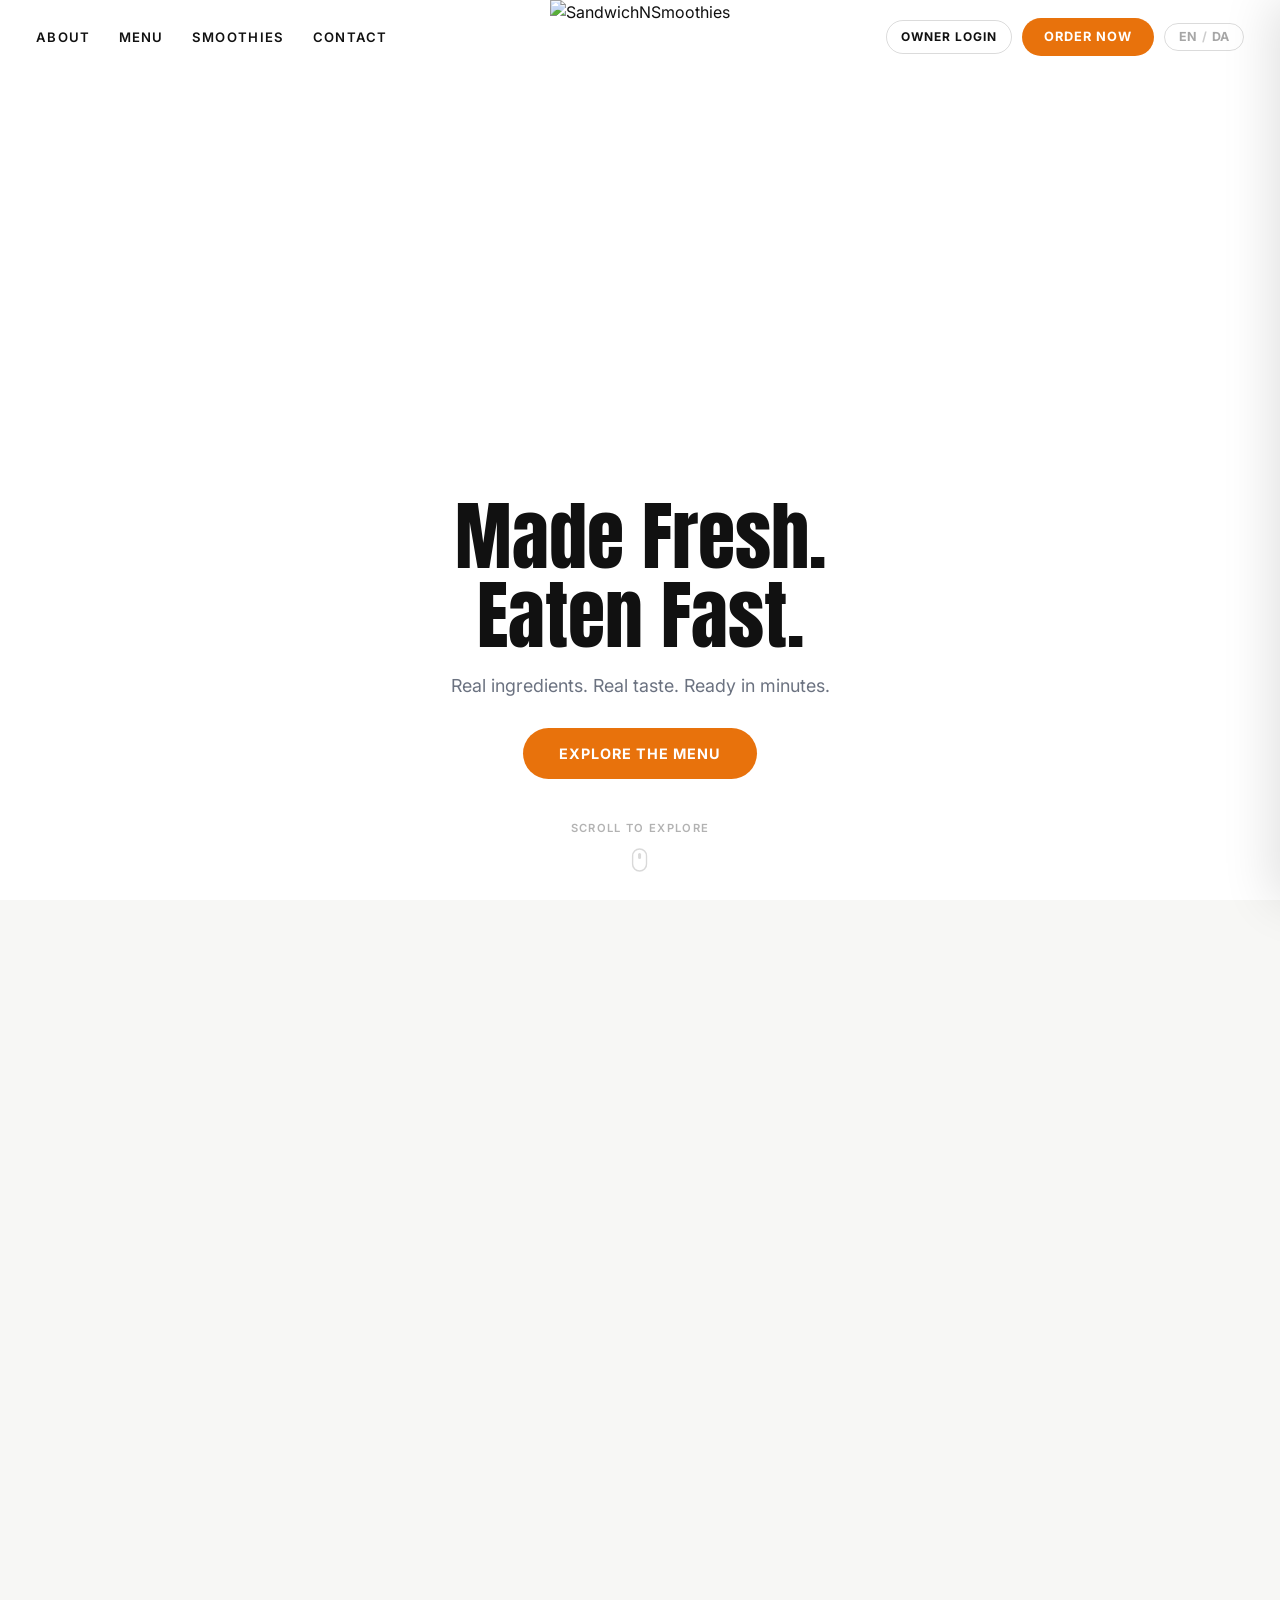
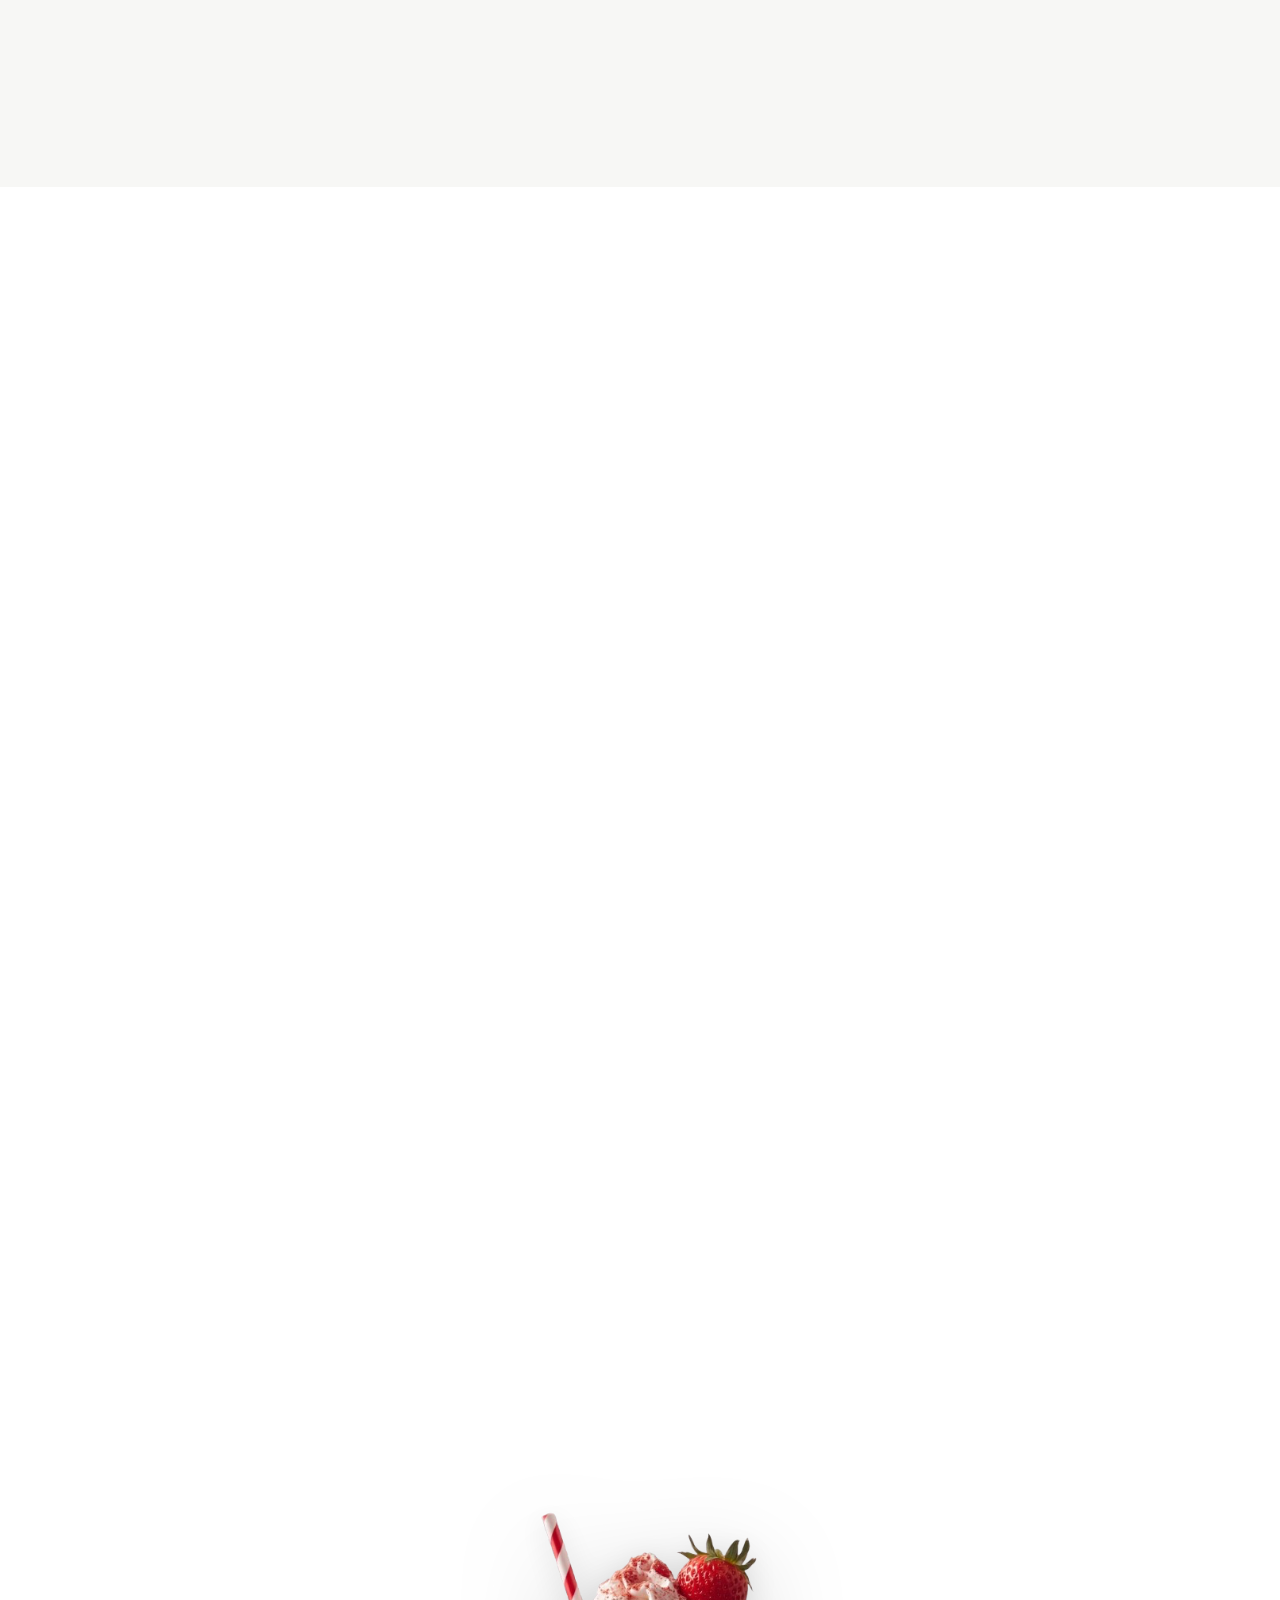
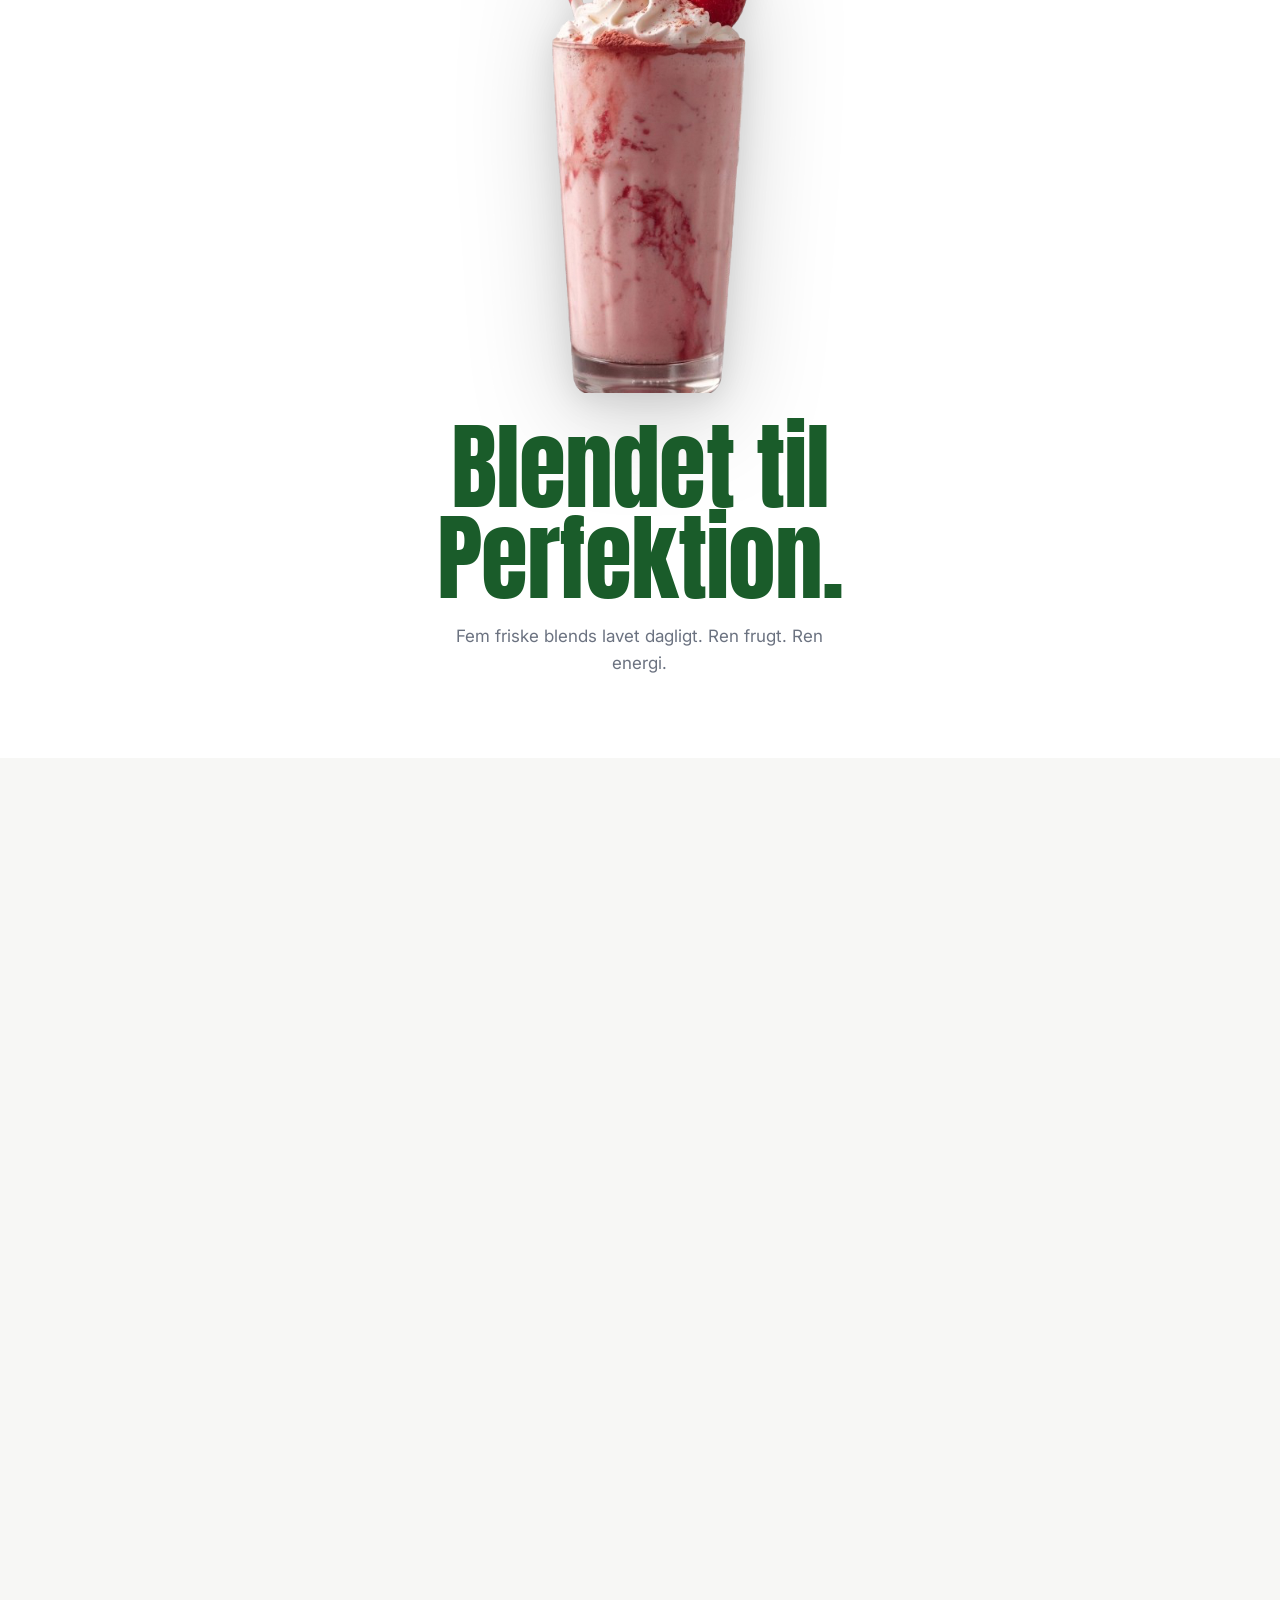
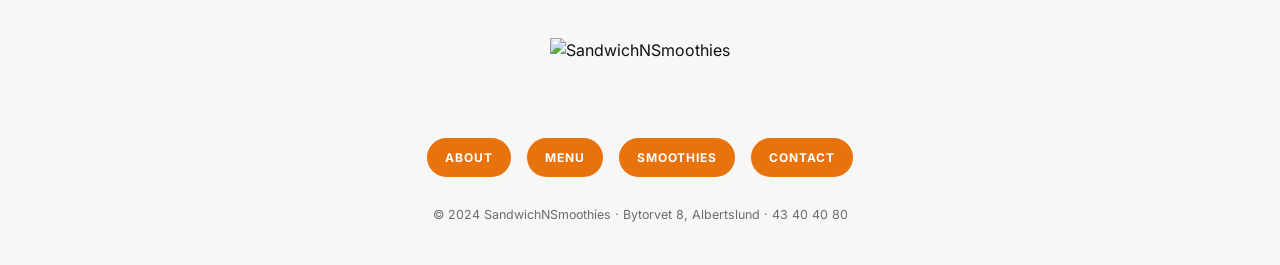
==== commit c8192f7b: "feat: Global cross-browser optimization for Samsung Internet & iOS Safari - Add comprehensive CSS Re" ====
--- a/index.html
+++ b/index.html
@@ -27,7 +27,7 @@
 
     <div class="nav-center">
       <a href="#" class="nav-logo-link">
-        <img src="Gemini_Generated_Image_cp1b1lcp1b1lcp1b.png" alt="SandwichNSmoothies" class="nav-logo">
+        <img src="./Gemini_Generated_Image_cp1b1lcp1b1lcp1b.png" alt="SandwichNSmoothies" class="nav-logo">
       </a>
     </div>
 
@@ -147,7 +147,7 @@
       <div class="menu-cards menu-cards-5">
 
         <button type="button" class="menu-card gsap-fade-up" data-cat="sandwiches-wraps">
-          <img class="card-img" loading="lazy" alt="" src="ezgif-frame-001.jpg" onerror="this.style.display='none'">
+          <img class="card-img" loading="lazy" alt="" src="./ezgif-frame-001.jpg" onerror="this.style.display='none'">
           <div class="card-grad"></div>
           <div class="card-body">
             <h3 class="card-title" data-en="Sandwiches &amp; Wraps" data-da="Sandwiches &amp; Wraps">Sandwiches &amp; Wraps</h3>
@@ -317,7 +317,7 @@
 
     <div class="smoothie-portrait">
 
-      <img src="Gemini_Generated_Image_hkop9uhkop9uhkop-removebg-preview.png"
+      <img src="./Gemini_Generated_Image_hkop9uhkop9uhkop-removebg-preview.png"
            alt="Strawberry smoothie"
            class="smoothie-glass-img">
 
@@ -397,7 +397,7 @@
   <footer class="footer">
     <div class="container">
       <div class="footer-inner">
-        <img src="Gemini_Generated_Image_e8exene8exene8ex.png" alt="SandwichNSmoothies" class="footer-logo">
+        <img src="./Gemini_Generated_Image_e8exene8exene8ex.png" alt="SandwichNSmoothies" class="footer-logo">
         <nav class="footer-nav">
           <a href="#about"     data-en="About"     data-da="Om Os">About</a>
           <a href="#menu"      data-en="Menu"      data-da="Menu">Menu</a>
--- a/styles.css
+++ b/styles.css
@@ -2,6 +2,45 @@
    SandwichNSmoothies — Main Stylesheet
    Palette: Green #27AE60 · Orange #E8720C · White #FFFFFF
 ============================================================ */
+
+/* ============================================================
+   CSS RESET / NORMALIZE
+============================================================ */
+html, body, div, span, applet, object, iframe,
+h1, h2, h3, h4, h5, h6, p, blockquote, pre,
+a, abbr, acronym, address, big, cite, code,
+del, dfn, em, img, ins, kbd, q, s, samp,
+small, strike, strong, sub, sup, tt, var,
+b, u, i, center,
+dl, dt, dd, ol, ul, li,
+fieldset, form, label, legend,
+table, caption, tbody, tfoot, thead, tr, th, td,
+article, aside, canvas, details, embed,
+figure, figcaption, footer, header, hgroup,
+menu, nav, output, ruby, section, summary,
+time, mark, audio, video {
+  margin: 0;
+  padding: 0;
+  border: 0;
+  font-size: 100%;
+  font: inherit;
+  vertical-align: baseline;
+}
+
+article, aside, details, figcaption, figure,
+footer, header, hgroup, menu, nav, section {
+  display: block;
+}
+
+html { width: 100%; height: 100%; }
+body { width: 100%; min-height: 100%; }
+
+button, input, select, textarea {
+  font-family: inherit;
+  font-size: 100%;
+  line-height: 1.15;
+  margin: 0;
+}
 
 :root {
   --green:        #27AE60;
@@ -29,6 +68,10 @@
   scroll-behavior: smooth;
   -webkit-text-size-adjust: 100%;
   -webkit-tap-highlight-color: transparent;
+  height: 100vh;
+  height: 100dvh;
+  height: -webkit-fill-available;
+  width: 100%;
 }
 
 body {
@@ -39,6 +82,12 @@
   line-height: 1.6;
   -webkit-font-smoothing: antialiased;
   -moz-osx-font-smoothing: grayscale;
+  min-height: 100vh;
+  min-height: 100dvh;
+  min-height: -webkit-fill-available;
+  display: flex;
+  flex-direction: column;
+  width: 100%;
 }
 
 img { display: block; max-width: 100%; }
@@ -61,15 +110,29 @@
   z-index: 900;
   height: var(--nav-h);
   display: grid;
+  display: -webkit-grid;
+  display: -moz-grid;
   grid-template-columns: 1fr auto 1fr;
-  align-items: center;
+  -webkit-grid-template-columns: 1fr auto 1fr;
+  -moz-grid-template-columns: 1fr auto 1fr;
+  align-items: center;
+  -webkit-align-items: center;
+  -moz-align-items: center;
   padding: 0 36px;
   background: transparent;
+  background-color: transparent;
   border-bottom: 1px solid transparent;
   transition: background 0.3s, backdrop-filter 0.3s, border-color 0.3s, box-shadow 0.3s;
+  -webkit-transition: background 0.3s, -webkit-backdrop-filter 0.3s, border-color 0.3s, box-shadow 0.3s;
+  -moz-transition: background 0.3s, -moz-backdrop-filter 0.3s, border-color 0.3s, box-shadow 0.3s;
   will-change: background, box-shadow;
+  -webkit-will-change: background, box-shadow;
   transform: translateZ(0);
+  -webkit-transform: translateZ(0);
+  -moz-transform: translateZ(0);
   backface-visibility: hidden;
+  -webkit-backface-visibility: hidden;
+  -moz-backface-visibility: hidden;
 }
 
 /* Header stays transparent when scrolling */
@@ -82,7 +145,14 @@
 
 /* Nav left */
 .nav-left { display: flex; }
-.nav-links { display: flex; gap: 28px; }
+.nav-links {
+  display: flex;
+  display: -webkit-flex;
+  display: -moz-flex;
+  gap: 28px;
+  -webkit-gap: 28px;
+  -moz-gap: 28px;
+}
 .nav-links a {
   font-size: 0.82rem;
   font-weight: 600;
@@ -107,8 +177,19 @@
 .nav-links a:hover::after { width: 100%; }
 
 /* Nav center logo */
-.nav-center { display: flex; justify-content: center; }
-.nav-logo-link { display: flex; }
+.nav-center {
+  display: flex;
+  display: -webkit-flex;
+  display: -moz-flex;
+  justify-content: center;
+  -webkit-justify-content: center;
+  -moz-justify-content: center;
+}
+.nav-logo-link {
+  display: flex;
+  display: -webkit-flex;
+  display: -moz-flex;
+}
 .nav-logo {
   height: 74px;
   width: auto;
@@ -122,13 +203,22 @@
 /* Nav right */
 .nav-right {
   display: flex;
-  align-items: center;
+  display: -webkit-flex;
+  display: -moz-flex;
+  align-items: center;
+  -webkit-align-items: center;
+  -moz-align-items: center;
   justify-content: flex-end;
+  -webkit-justify-content: flex-end;
+  -moz-justify-content: flex-end;
   gap: 10px;
+  -webkit-gap: 10px;
+  -moz-gap: 10px;
 }
 
 .btn-order {
   display: inline-flex;
+  display: -webkit-inline-flex;
   align-items: center;
   background: var(--orange);
   color: #fff;
@@ -139,16 +229,24 @@
   padding: 9px 22px;
   border-radius: 50px;
   transition: background 0.2s, transform 0.15s;
+  -webkit-transition: background 0.2s, -webkit-transform 0.15s;
+  -moz-transition: background 0.2s, transform 0.15s;
   white-space: nowrap;
   border: none;
   cursor: pointer;
   touch-action: manipulation;
+  -webkit-touch-action: manipulation;
   will-change: background, transform;
+  -webkit-will-change: background, -webkit-transform;
   transform: translate3d(0, 0, 0);
+  -webkit-transform: translate3d(0, 0, 0);
+  -moz-transform: translate3d(0, 0, 0);
 }
 .btn-order:hover {
   background: var(--orange-dk);
   transform: translate3d(0, -1px, 0);
+  -webkit-transform: translate3d(0, -1px, 0);
+  -moz-transform: translate3d(0, -1px, 0);
 }
 
 .lang-toggle {
@@ -279,6 +377,10 @@
   letter-spacing: -0.01em;
   white-space: nowrap;
   will-change: transform;
+  -webkit-will-change: transform;
+  transform: translateZ(0);
+  -webkit-transform: translateZ(0);
+  -moz-transform: translateZ(0);
 }
 
 .sandwich-bg .wallpaper-line {
@@ -307,18 +409,33 @@
   position: relative;
   width: 100%;
   min-height: 100vh;
+  min-height: 100dvh;
   display: flex;
   align-items: center;
   justify-content: center;
   overflow: hidden;
   background: var(--white);
+  background-color: var(--white);
+  will-change: transform, scroll-position;
+  -webkit-will-change: transform, scroll-position;
+  transform: translateZ(0);
+  -webkit-transform: translateZ(0);
+  -moz-transform: translateZ(0);
+  backface-visibility: hidden;
+  -webkit-backface-visibility: hidden;
+  -moz-backface-visibility: hidden;
+  flex-shrink: 0;
 }
 
 .hero-inner {
   position: relative;
   z-index: 2;
   display: flex;
+  display: -webkit-flex;
+  display: -moz-flex;
   flex-direction: column;
+  -webkit-flex-direction: column;
+  -moz-flex-direction: column;
   align-items: center;
   justify-content: center;
   width: 100%;
@@ -409,6 +526,16 @@
   50%       { transform: translateY(5px); opacity: 0.4; }
 }
 
+@-webkit-keyframes scrollBounce {
+  0%, 100% { -webkit-transform: translateY(0); opacity: 1; }
+  50%       { -webkit-transform: translateY(5px); opacity: 0.4; }
+}
+
+@-moz-keyframes scrollBounce {
+  0%, 100% { -moz-transform: translateY(0); opacity: 1; }
+  50%       { -moz-transform: translateY(5px); opacity: 0.4; }
+}
+
 
 /* ============================================================
    HERO — SMOOTHIE
@@ -420,14 +547,22 @@
   position: relative;
   width: 100%;
   min-height: 100vh;
+  min-height: 100dvh;
   display: flex;
   align-items: center;
   justify-content: center;
   overflow: hidden;
   background: #FFFFFF;
+  background-color: #FFFFFF;
   will-change: scroll-position;
+  -webkit-will-change: scroll-position;
   transform: translateZ(0);
+  -webkit-transform: translateZ(0);
+  -moz-transform: translateZ(0);
   backface-visibility: hidden;
+  -webkit-backface-visibility: hidden;
+  -moz-backface-visibility: hidden;
+  flex-shrink: 0;
 }
 
 /* Increase wallpaper opacity to match reference (more visible green tint) */
@@ -496,6 +631,16 @@
   50%      { transform: translateY(-10px) rotate(6deg); }
 }
 
+@-webkit-keyframes floatFruit {
+  0%, 100% { -webkit-transform: translateY(0) rotate(-3deg); }
+  50%      { -webkit-transform: translateY(-10px) rotate(6deg); }
+}
+
+@-moz-keyframes floatFruit {
+  0%, 100% { -moz-transform: translateY(0) rotate(-3deg); }
+  50%      { -moz-transform: translateY(-10px) rotate(6deg); }
+}
+
 
 /* ============================================================
    SHARED SECTION STYLES
@@ -547,10 +692,20 @@
 
 .about-grid {
   display: grid;
+  display: -webkit-grid;
+  display: -moz-grid;
   grid-template-columns: 1fr;
+  -webkit-grid-template-columns: 1fr;
+  -moz-grid-template-columns: 1fr;
   gap: 80px;
-  align-items: center;
+  -webkit-gap: 80px;
+  -moz-gap: 80px;
+  align-items: center;
+  -webkit-align-items: center;
+  -moz-align-items: center;
   justify-items: center;
+  -webkit-justify-items: center;
+  -moz-justify-items: center;
 }
 
 .about-text .pill { 
@@ -634,6 +789,16 @@
   50%       { transform: translateY(-14px); }
 }
 
+@-webkit-keyframes aboutFloat {
+  0%, 100% { -webkit-transform: translateY(0px); }
+  50%       { -webkit-transform: translateY(-14px); }
+}
+
+@-moz-keyframes aboutFloat {
+  0%, 100% { -moz-transform: translateY(0px); }
+  50%       { -moz-transform: translateY(-14px); }
+}
+
 .about-badge {
   position: absolute;
   bottom: -12px;
@@ -694,8 +859,14 @@
 /* Cards grid */
 .menu-cards {
   display: grid;
+  display: -webkit-grid;
+  display: -moz-grid;
   grid-template-columns: repeat(4, 1fr);
+  -webkit-grid-template-columns: repeat(4, 1fr);
+  -moz-grid-template-columns: repeat(4, 1fr);
   gap: 22px;
+  -webkit-gap: 22px;
+  -moz-gap: 22px;
 }
 
 /* Individual poster card */
@@ -708,11 +879,22 @@
   overflow: hidden;
   cursor: pointer;
   background: linear-gradient(135deg, #2C2C2C 0%, #4A4A4A 100%);
+  background: -webkit-linear-gradient(135deg, #2C2C2C 0%, #4A4A4A 100%);
+  background: -moz-linear-gradient(135deg, #2C2C2C 0%, #4A4A4A 100%);
   box-shadow: 0 4px 18px rgba(0,0,0,0.10);
   transition: transform 0.4s var(--ease-out), box-shadow 0.4s var(--ease-out);
+  -webkit-transition: -webkit-transform 0.4s var(--ease-out), box-shadow 0.4s var(--ease-out);
+  -moz-transition: transform 0.4s var(--ease-out), box-shadow 0.4s var(--ease-out);
   touch-action: manipulation;
+  -webkit-touch-action: manipulation;
   will-change: transform, box-shadow;
+  -webkit-will-change: -webkit-transform, box-shadow;
   transform: translate3d(0, 0, 0);
+  -webkit-transform: translate3d(0, 0, 0);
+  -moz-transform: translate3d(0, 0, 0);
+  backface-visibility: hidden;
+  -webkit-backface-visibility: hidden;
+}
   font-family: inherit;
   text-align: left;
 }
@@ -799,12 +981,23 @@
   inset: 0;
   z-index: 1100;
   display: flex;
-  align-items: center;
+  display: -webkit-flex;
+  display: -moz-flex;
+  align-items: center;
+  -webkit-align-items: center;
+  -moz-align-items: center;
   justify-content: center;
+  -webkit-justify-content: center;
+  -moz-justify-content: center;
   visibility: hidden;
   opacity: 0;
   transition: opacity 0.3s, visibility 0.3s;
+  -webkit-transition: opacity 0.3s, visibility 0.3s;
+  -moz-transition: opacity 0.3s, visibility 0.3s;
   padding: 20px;
+  will-change: opacity, visibility;
+  -webkit-will-change: opacity, visibility;
+  -moz-will-change: opacity, visibility;
 }
 .menu-modal.open {
   visibility: visible;
@@ -815,25 +1008,43 @@
   position: absolute;
   inset: 0;
   background: rgba(0,0,0,0.6);
+  background-color: rgba(0,0,0,0.6);
   backdrop-filter: blur(6px);
+  -webkit-backdrop-filter: blur(6px);
+  -moz-backdrop-filter: blur(6px);
 }
 
 .modal-dialog {
   position: relative;
   background: var(--white);
+  background-color: var(--white);
   width: 100%;
   max-width: 600px;
   max-height: 86vh;
+  max-height: 86dvh;
   border-radius: 22px;
   box-shadow: 0 24px 80px rgba(0,0,0,0.3);
   overflow: hidden;
   transform: scale(0.94) translateY(12px);
+  -webkit-transform: scale(0.94) translateY(12px);
+  -moz-transform: scale(0.94) translateY(12px);
   transition: transform 0.32s var(--ease-out);
-  display: flex;
+  -webkit-transition: -webkit-transform 0.32s var(--ease-out);
+  -moz-transition: transform 0.32s var(--ease-out);
+  display: flex;
+  display: -webkit-flex;
+  display: -moz-flex;
   flex-direction: column;
+  -webkit-flex-direction: column;
+  -moz-flex-direction: column;
+  will-change: transform;
+  -webkit-will-change: -webkit-transform;
+  -moz-will-change: transform;
 }
 .menu-modal.open .modal-dialog {
   transform: none;
+  -webkit-transform: none;
+  -moz-transform: none;
 }
 
 .modal-close {
@@ -1025,6 +1236,13 @@
   border-radius: var(--radius);
   overflow: hidden;
   box-shadow: var(--shadow-lg);
+  will-change: contents;
+  -webkit-will-change: contents;
+  transform: translateZ(0);
+  -webkit-transform: translateZ(0);
+  -moz-transform: translateZ(0);
+  backface-visibility: hidden;
+  -webkit-backface-visibility: hidden;
 }
 
 .contact-map-wrap iframe { display: block; }
@@ -1037,6 +1255,9 @@
   background: var(--off-white);
   color: var(--dark);
   padding: 64px 0 40px;
+  margin-top: auto;
+  width: 100%;
+  flex-shrink: 0;
 }
 
 .footer-inner {
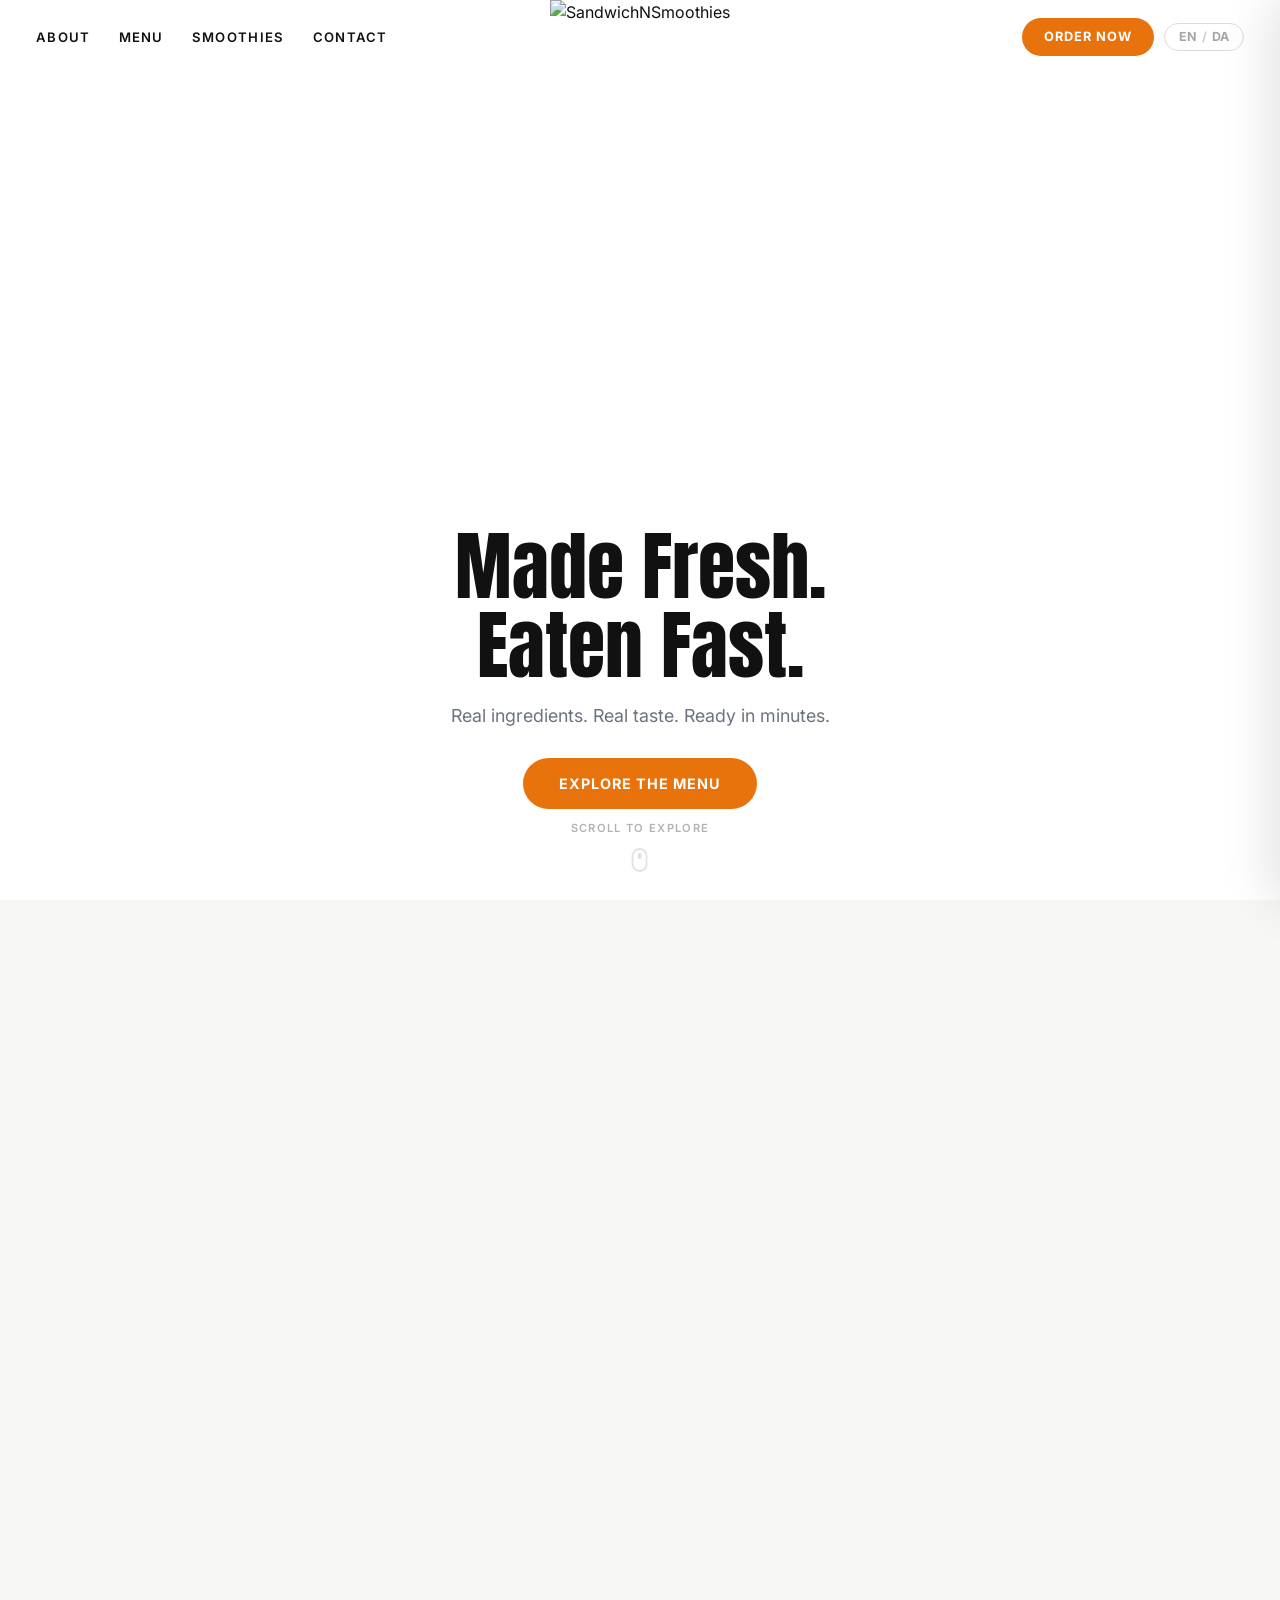
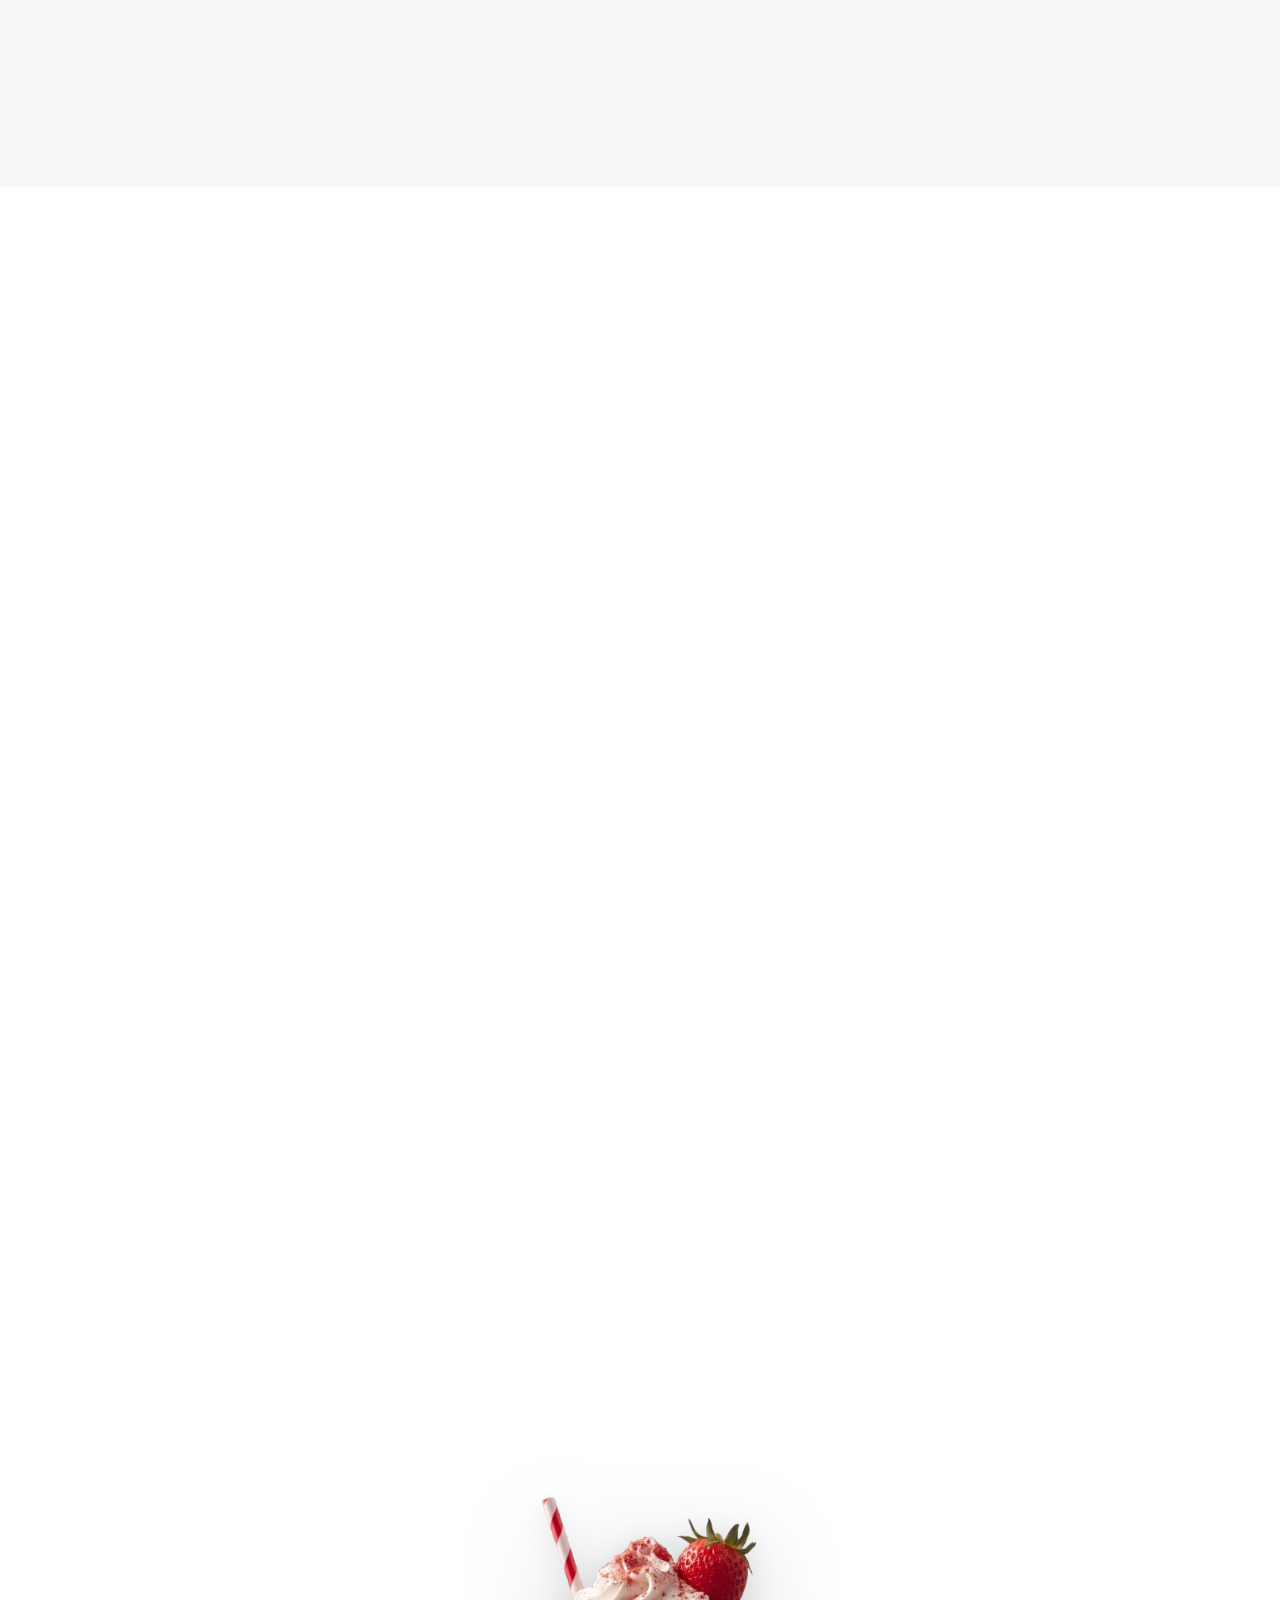
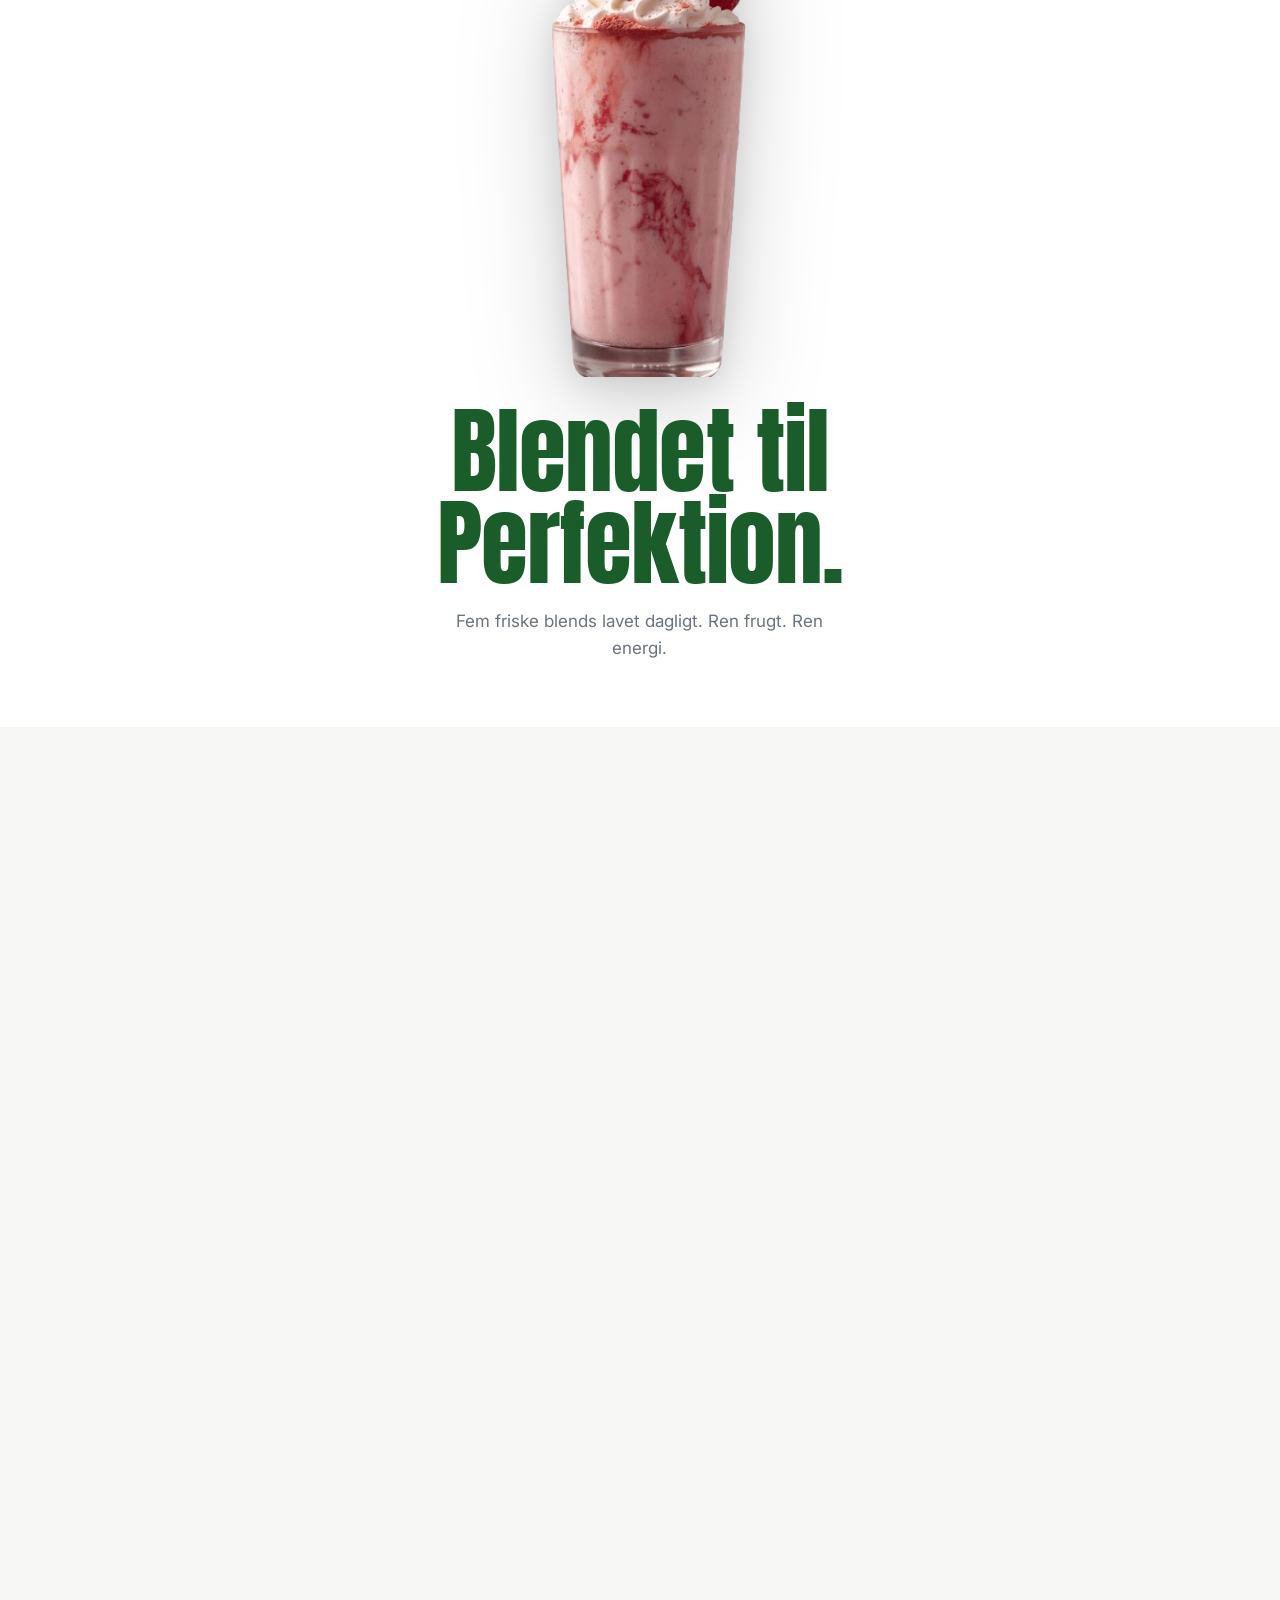
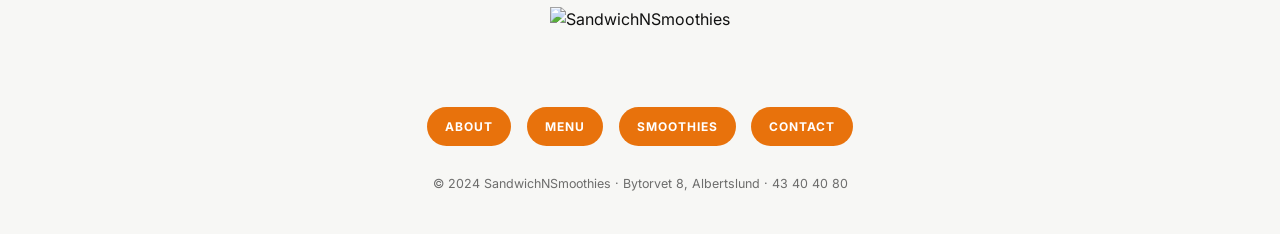
==== commit 2290a0ae: "Initial upload" ====
--- a/index.html
+++ b/index.html
@@ -8,7 +8,7 @@
   <link rel="preconnect" href="https://fonts.googleapis.com">
   <link rel="preconnect" href="https://fonts.gstatic.com" crossorigin>
   <link href="https://fonts.googleapis.com/css2?family=Anton&family=Inter:ital,wght@0,300;0,400;0,500;0,600;0,700;1,400&display=swap" rel="stylesheet">
-  <link rel="stylesheet" href="styles.css?v=12">
+  <link rel="stylesheet" href="styles.css">
 </head>
 <body>
 
@@ -32,7 +32,6 @@
     </div>
 
     <div class="nav-right">
-      <a href="/login.html" class="login-link" data-en="Owner Login" data-da="Ejer Login">Owner Login</a>
       <a href="#menu" class="btn-order" data-en="Order Now" data-da="Bestil Nu">Order Now</a>
       <button class="lang-toggle" id="langToggle" aria-label="Toggle language">
         <span class="lang-opt" data-lang="en">EN</span>
--- a/styles.css
+++ b/styles.css
@@ -68,26 +68,23 @@
   scroll-behavior: smooth;
   -webkit-text-size-adjust: 100%;
   -webkit-tap-highlight-color: transparent;
-  height: 100vh;
-  height: 100dvh;
-  height: -webkit-fill-available;
   width: 100%;
+  background-color: #ffffff !important;
+  background: #ffffff !important;
+  -webkit-appearance: none !important;
 }
 
 body {
   font-family: var(--font-body);
-  background: var(--white);
+  background-color: #ffffff !important;
+  background: #ffffff !important;
   color: var(--dark);
   overflow-x: hidden;
   line-height: 1.6;
   -webkit-font-smoothing: antialiased;
   -moz-osx-font-smoothing: grayscale;
-  min-height: 100vh;
-  min-height: 100dvh;
-  min-height: -webkit-fill-available;
-  display: flex;
-  flex-direction: column;
   width: 100%;
+  -webkit-appearance: none !important;
 }
 
 img { display: block; max-width: 100%; }
@@ -217,10 +214,12 @@
 }
 
 .btn-order {
+  display: -webkit-inline-flex;
   display: inline-flex;
-  display: -webkit-inline-flex;
-  align-items: center;
-  background: var(--orange);
+  -webkit-align-items: center;
+  align-items: center;
+  background-color: var(--orange) !important;
+  background: var(--orange) !important;
   color: #fff;
   font-size: 0.8rem;
   font-weight: 700;
@@ -237,7 +236,7 @@
   touch-action: manipulation;
   -webkit-touch-action: manipulation;
   will-change: background, transform;
-  -webkit-will-change: background, -webkit-transform;
+  -webkit-will-change: background, transform;
   transform: translate3d(0, 0, 0);
   -webkit-transform: translate3d(0, 0, 0);
   -moz-transform: translate3d(0, 0, 0);
@@ -321,16 +320,27 @@
   inset: 0 0 0 auto;
   z-index: 850;
   width: min(320px, 85vw);
-  background: var(--white);
+  background-color: #ffffff !important;
+  background: #ffffff !important;
   padding: 100px 36px 48px;
-  display: flex;
+  display: -webkit-flex;
+  display: flex;
+  -webkit-flex-direction: column;
   flex-direction: column;
+  -webkit-gap: 32px;
   gap: 32px;
-  transform: translateX(100%);
+  transform: translate3d(100%, 0, 0);
+  -webkit-transform: translate3d(100%, 0, 0);
   transition: transform 0.35s var(--ease-out);
+  -webkit-transition: -webkit-transform 0.35s var(--ease-out);
   box-shadow: -8px 0 48px rgba(0,0,0,0.12);
-}
-.mobile-nav.open { transform: none; }
+  will-change: transform;
+  -webkit-will-change: transform;
+}
+.mobile-nav.open {
+  transform: translate3d(0, 0, 0);
+  -webkit-transform: translate3d(0, 0, 0);
+}
 .mobile-nav ul { display: flex; flex-direction: column; gap: 24px; }
 .mobile-nav a {
   font-size: 1.4rem;
@@ -407,42 +417,38 @@
 ============================================================ */
 .hero-sandwich {
   position: relative;
+  display: block;
   width: 100%;
-  min-height: 100vh;
-  min-height: 100dvh;
-  display: flex;
-  align-items: center;
-  justify-content: center;
+  height: 100dvh;
+  height: 100vh;
   overflow: hidden;
-  background: var(--white);
-  background-color: var(--white);
-  will-change: transform, scroll-position;
-  -webkit-will-change: transform, scroll-position;
-  transform: translateZ(0);
-  -webkit-transform: translateZ(0);
-  -moz-transform: translateZ(0);
-  backface-visibility: hidden;
-  -webkit-backface-visibility: hidden;
-  -moz-backface-visibility: hidden;
-  flex-shrink: 0;
+  background-color: #ffffff !important;
+  background: #ffffff !important;
+  will-change: auto;
+  -webkit-will-change: auto;
+  margin: 0;
+  padding: 0;
 }
 
 .hero-inner {
   position: relative;
-  z-index: 2;
-  display: flex;
   display: -webkit-flex;
-  display: -moz-flex;
+  display: flex;
+  -webkit-flex-direction: column;
   flex-direction: column;
-  -webkit-flex-direction: column;
-  -moz-flex-direction: column;
-  align-items: center;
+  -webkit-align-items: center;
+  align-items: center;
+  -webkit-justify-content: center;
   justify-content: center;
   width: 100%;
-  min-height: 100vh;
-  /* No padding-top — transparent navbar sits above; canvas can extend full height */
-  padding-bottom: 60px;
+  height: 100dvh !important;
+  height: 100vh !important;
+  padding: 0 !important;
+  margin: 0 !important;
+  -webkit-gap: 32px;
   gap: 32px;
+  will-change: auto;
+  -webkit-will-change: auto;
 }
 
 #sandwichCanvas {
@@ -451,9 +457,12 @@
   height: auto;
   aspect-ratio: 1456 / 816;
   display: block;
-  will-change: contents;
+  will-change: transform;
+  -webkit-will-change: transform;
   transform: translate3d(0, 0, 0);
+  -webkit-transform: translate3d(0, 0, 0);
   backface-visibility: hidden;
+  -webkit-backface-visibility: hidden;
 }
 
 /* Hero copy block */
@@ -479,10 +488,14 @@
 }
 
 .btn-hero {
+  display: -webkit-inline-flex;
   display: inline-flex;
-  align-items: center;
+  -webkit-align-items: center;
+  align-items: center;
+  -webkit-gap: 8px;
   gap: 8px;
-  background: var(--orange);
+  background-color: var(--orange) !important;
+  background: var(--orange) !important;
   color: #fff;
   font-size: 0.9rem;
   font-weight: 700;
@@ -491,10 +504,17 @@
   padding: 14px 36px;
   border-radius: 50px;
   transition: background 0.2s, transform 0.2s;
+  -webkit-transition: background 0.2s, -webkit-transform 0.2s;
+  will-change: background, transform;
+  -webkit-will-change: background, transform;
+  border: none;
+  cursor: pointer;
 }
 .btn-hero:hover {
-  background: var(--orange-dk);
-  transform: translateY(-2px);
+  background-color: var(--orange-dk) !important;
+  background: var(--orange-dk) !important;
+  transform: translate3d(0, -2px, 0);
+  -webkit-transform: translate3d(0, -2px, 0);
 }
 
 .btn-green { background: var(--green); }
@@ -519,7 +539,10 @@
 }
 .scroll-hint svg { opacity: 0.5; }
 .scroll-dot {
+  will-change: transform;
+  -webkit-will-change: transform;
   animation: scrollBounce 1.8s ease-in-out infinite;
+  -webkit-animation: scrollBounce 1.8s ease-in-out infinite;
 }
 @keyframes scrollBounce {
   0%, 100% { transform: translateY(0); opacity: 1; }
@@ -544,25 +567,16 @@
    SMOOTHIE SECTION — matches reference portrait layout
 ============================================================ */
 .hero-smoothie {
-  position: relative;
+  position: relative !important;
+  display: block !important;
   width: 100%;
-  min-height: 100vh;
-  min-height: 100dvh;
-  display: flex;
-  align-items: center;
-  justify-content: center;
-  overflow: hidden;
-  background: #FFFFFF;
-  background-color: #FFFFFF;
-  will-change: scroll-position;
-  -webkit-will-change: scroll-position;
-  transform: translateZ(0);
-  -webkit-transform: translateZ(0);
-  -moz-transform: translateZ(0);
-  backface-visibility: hidden;
-  -webkit-backface-visibility: hidden;
-  -moz-backface-visibility: hidden;
-  flex-shrink: 0;
+  height: 100dvh !important;
+  height: 100vh !important;
+  overflow: hidden !important;
+  background-color: #ffffff !important;
+  background: #ffffff !important;
+  margin: 0 !important;
+  padding: 0 !important;
 }
 
 /* Increase wallpaper opacity to match reference (more visible green tint) */
@@ -572,15 +586,22 @@
 /* Portrait container — centred column */
 .smoothie-portrait {
   position: relative;
-  z-index: 2;
-  display: flex;
+  display: -webkit-flex;
+  display: flex;
+  -webkit-flex-direction: column;
   flex-direction: column;
-  align-items: center;
+  -webkit-align-items: center;
+  align-items: center;
+  -webkit-justify-content: center;
   justify-content: center;
   width: 100%;
-  min-height: 100vh;
-  padding: 80px 24px 80px;
+  height: 100dvh !important;
+  height: 100vh !important;
+  padding: 0 24px !important;
   gap: 0;
+  will-change: auto;
+  -webkit-will-change: auto;
+  margin: 0 !important;
 }
 
 /* Smoothie glass — transparent PNG, floats above headline */
@@ -591,12 +612,16 @@
   filter: drop-shadow(0 24px 48px rgba(0,0,0,0.18))
           drop-shadow(0 6px 14px rgba(0,0,0,0.10));
   animation: aboutFloat 5.5s ease-in-out infinite;
+  -webkit-animation: aboutFloat 5.5s ease-in-out infinite;
   margin-bottom: 28px;
   position: relative;
   z-index: 3;
   will-change: transform;
+  -webkit-will-change: transform;
   transform: translate3d(0, 0, 0);
+  -webkit-transform: translate3d(0, 0, 0);
   backface-visibility: hidden;
+  -webkit-backface-visibility: hidden;
 }
 
 /* Text block sits directly under glass */
@@ -645,7 +670,15 @@
 /* ============================================================
    SHARED SECTION STYLES
 ============================================================ */
-.section { padding: 110px 0; }
+.section {
+  position: relative;
+  display: block;
+  padding: 110px 0;
+  width: 100%;
+  background-color: inherit;
+  will-change: auto;
+  -webkit-will-change: auto;
+}
 
 .section-header {
   text-align: center;
@@ -688,7 +721,10 @@
 /* ============================================================
    ABOUT SECTION
 ============================================================ */
-.about-section { background: var(--off-white); }
+.about-section {
+  background-color: var(--off-white) !important;
+  background: var(--off-white) !important;
+}
 
 .about-grid {
   display: grid;
@@ -779,9 +815,13 @@
   filter: drop-shadow(0 28px 56px rgba(0,0,0,0.14))
           drop-shadow(0 8px 18px rgba(0,0,0,0.10));
   animation: aboutFloat 5s ease-in-out infinite;
+  -webkit-animation: aboutFloat 5s ease-in-out infinite;
   will-change: transform;
+  -webkit-will-change: transform;
   transform: translate3d(0, 0, 0);
+  -webkit-transform: translate3d(0, 0, 0);
   backface-visibility: hidden;
+  -webkit-backface-visibility: hidden;
 }
 
 @keyframes aboutFloat {
@@ -832,7 +872,10 @@
 /* ============================================================
    MENU SECTION — POSTER CARDS + MODAL
 ============================================================ */
-.menu-section { background: var(--white); }
+.menu-section {
+  background-color: #ffffff !important;
+  background: #ffffff !important;
+}
 
 /* Centered intro */
 .menu-intro {
@@ -888,18 +931,19 @@
   touch-action: manipulation;
   -webkit-touch-action: manipulation;
   will-change: transform, box-shadow;
-  -webkit-will-change: -webkit-transform, box-shadow;
+  -webkit-will-change: transform, box-shadow;
   transform: translate3d(0, 0, 0);
   -webkit-transform: translate3d(0, 0, 0);
   -moz-transform: translate3d(0, 0, 0);
   backface-visibility: hidden;
   -webkit-backface-visibility: hidden;
-}
+  -moz-backface-visibility: hidden;
   font-family: inherit;
   text-align: left;
 }
 .menu-card:hover {
-  transform: translateY(-6px);
+  transform: translate3d(0, -6px, 0);
+  -webkit-transform: translate3d(0, -6px, 0);
   box-shadow: 0 18px 48px rgba(0,0,0,0.22);
 }
 .menu-card:focus-visible {
@@ -914,9 +958,13 @@
   height: 100%;
   object-fit: cover;
   transition: transform 0.7s var(--ease-out);
+  -webkit-transition: -webkit-transform 0.7s var(--ease-out);
+  will-change: transform;
+  -webkit-will-change: transform;
 }
 .menu-card:hover .card-img {
-  transform: scale(1.06);
+  transform: scale3d(1.06, 1.06, 1);
+  -webkit-transform: scale3d(1.06, 1.06, 1);
 }
 
 /* Dark gradient overlay for text legibility */
@@ -1016,29 +1064,27 @@
 
 .modal-dialog {
   position: relative;
-  background: var(--white);
-  background-color: var(--white);
+  background-color: #ffffff !important;
+  background: #ffffff !important;
   width: 100%;
   max-width: 600px;
+  max-height: 86dvh;
   max-height: 86vh;
-  max-height: 86dvh;
   border-radius: 22px;
   box-shadow: 0 24px 80px rgba(0,0,0,0.3);
   overflow: hidden;
-  transform: scale(0.94) translateY(12px);
-  -webkit-transform: scale(0.94) translateY(12px);
+  transform: scale3d(0.94, 0.94, 1) translateY(12px);
+  -webkit-transform: scale3d(0.94, 0.94, 1) translateY(12px);
   -moz-transform: scale(0.94) translateY(12px);
   transition: transform 0.32s var(--ease-out);
   -webkit-transition: -webkit-transform 0.32s var(--ease-out);
   -moz-transition: transform 0.32s var(--ease-out);
-  display: flex;
   display: -webkit-flex;
-  display: -moz-flex;
+  display: flex;
+  -webkit-flex-direction: column;
   flex-direction: column;
-  -webkit-flex-direction: column;
-  -moz-flex-direction: column;
   will-change: transform;
-  -webkit-will-change: -webkit-transform;
+  -webkit-will-change: transform;
   -moz-will-change: transform;
 }
 .menu-modal.open .modal-dialog {
@@ -1161,7 +1207,10 @@
 /* ============================================================
    CONTACT SECTION
 ============================================================ */
-.contact-section { background: var(--off-white); }
+.contact-section {
+  background-color: var(--off-white) !important;
+  background: var(--off-white) !important;
+}
 
 .contact-grid {
   display: grid;
@@ -1252,11 +1301,14 @@
    FOOTER
 ============================================================ */
 .footer {
-  background: var(--off-white);
+  position: relative;
+  display: block;
+  background-color: var(--off-white) !important;
+  background: var(--off-white) !important;
   color: var(--dark);
   padding: 64px 0 40px;
-  margin-top: auto;
   width: 100%;
+  -webkit-flex-shrink: 0;
   flex-shrink: 0;
 }
 
@@ -1286,21 +1338,34 @@
 }
 
 .footer-nav a {
+  display: -webkit-inline-flex;
   display: inline-flex;
-  align-items: center;
+  -webkit-align-items: center;
+  align-items: center;
+  -webkit-justify-content: center;
   justify-content: center;
   font-size: 0.75rem;
   font-weight: 700;
   letter-spacing: 0.08em;
   text-transform: uppercase;
-  background: var(--orange);
+  background-color: var(--orange) !important;
+  background: var(--orange) !important;
   color: var(--white);
   padding: 10px 18px;
   border-radius: 20px;
   transition: background 0.2s, transform 0.15s;
+  -webkit-transition: background 0.2s, -webkit-transform 0.15s;
   border: none;
-}
-.footer-nav a:hover { background: var(--orange-dk); transform: translateY(-2px); }
+  cursor: pointer;
+  will-change: background, transform;
+  -webkit-will-change: background, transform;
+}
+.footer-nav a:hover {
+  background-color: var(--orange-dk) !important;
+  background: var(--orange-dk) !important;
+  transform: translate3d(0, -2px, 0);
+  -webkit-transform: translate3d(0, -2px, 0);
+}
 
 .footer-copy { font-size: 0.78rem; color: rgba(17,17,17,0.6); }
 
@@ -1334,6 +1399,7 @@
 
 .shopping-bag-btn:hover {
   transform: scale3d(1.15, 1.15, 1);
+  -webkit-transform: scale3d(1.15, 1.15, 1);
 }
 
 .shopping-bag-btn.added {
@@ -1345,24 +1411,33 @@
   position: absolute;
   top: -6px;
   right: -6px;
-  background: var(--orange);
+  background-color: var(--orange) !important;
+  background: var(--orange) !important;
   color: var(--white);
   width: 18px;
   height: 18px;
   border-radius: 50%;
-  display: flex;
-  align-items: center;
+  display: -webkit-flex;
+  display: flex;
+  -webkit-align-items: center;
+  align-items: center;
+  -webkit-justify-content: center;
   justify-content: center;
   font-size: 0.65rem;
   font-weight: 700;
   opacity: 0;
-  transform: scale(0);
+  transform: scale3d(0, 0, 1);
+  -webkit-transform: scale3d(0, 0, 1);
   transition: opacity 0.3s, transform 0.3s;
+  -webkit-transition: opacity 0.3s, -webkit-transform 0.3s;
+  will-change: opacity, transform;
+  -webkit-will-change: opacity, transform;
 }
 
 .shopping-bag-btn.added .cart-badge {
   opacity: 1;
-  transform: scale(1);
+  transform: scale3d(1, 1, 1);
+  -webkit-transform: scale3d(1, 1, 1);
 }
 
 
